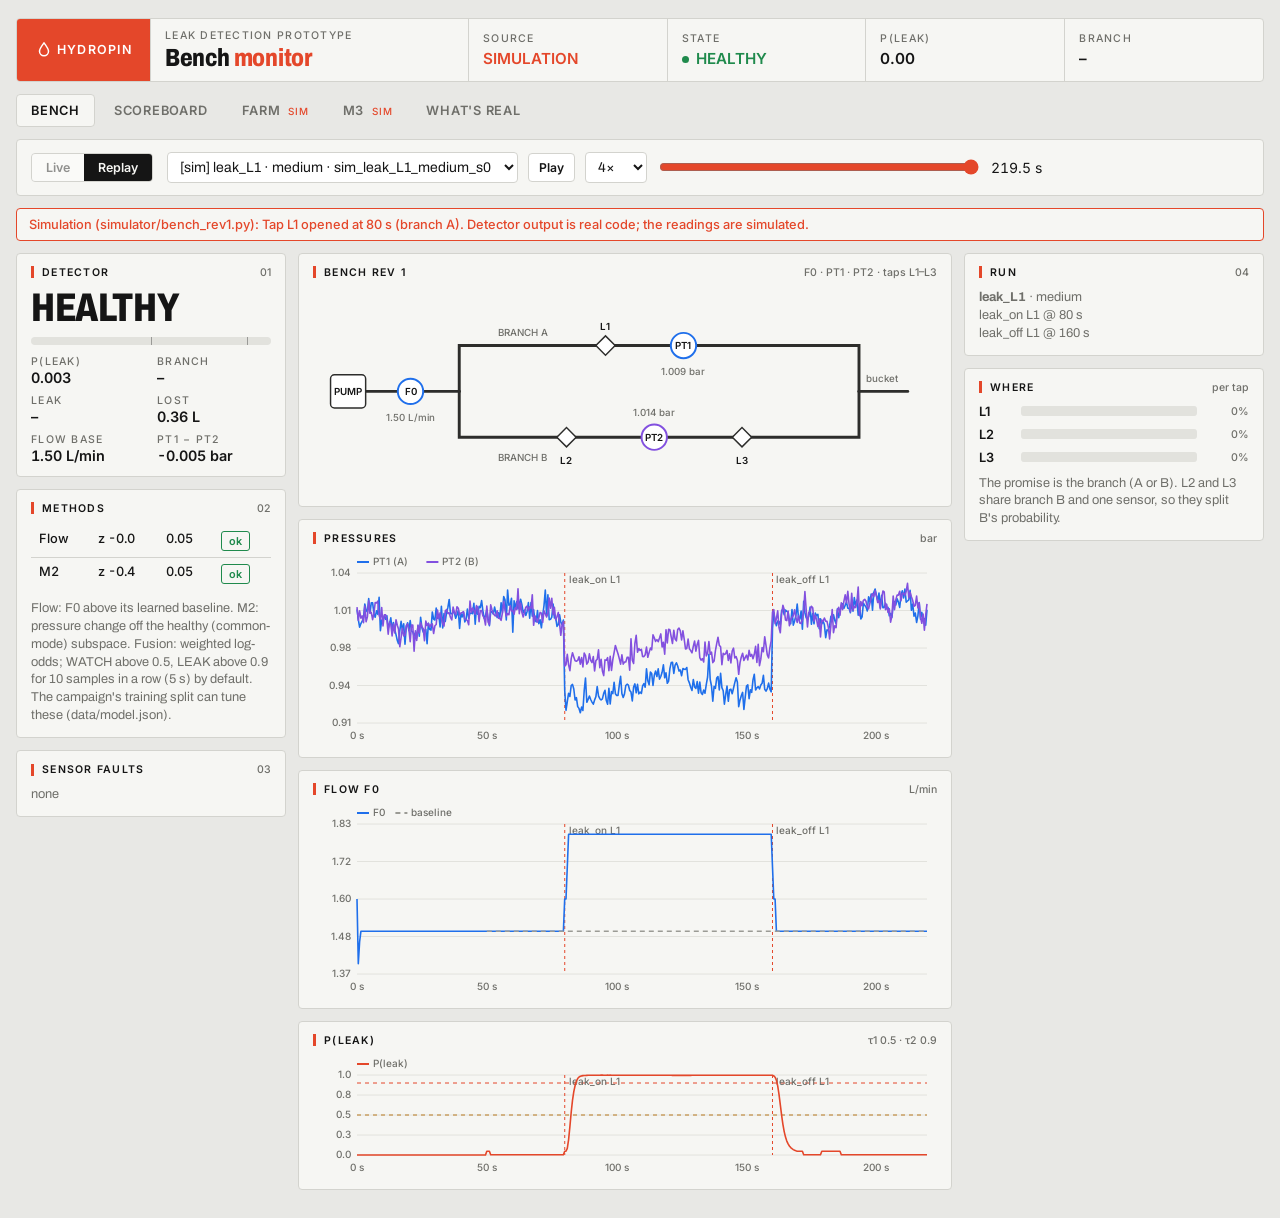
==== dashboard/index.html @ 16ae0072 "fix: review leftovers (flow window, MQTT errors, sim fast-forward, escaping, .vscode, stale docs) - " ====
<!doctype html>
<html lang="en">
<head>
<meta charset="utf-8">
<title>HydroPin Bench</title>
<meta name="viewport" content="width=device-width, initial-scale=1, viewport-fit=cover">
<meta name="description" content="HydroPin leak detection: live bench monitor, recorded replays, scoreboard and simulations.">
<link rel="preconnect" href="https://fonts.googleapis.com">
<link rel="preconnect" href="https://fonts.gstatic.com" crossorigin>
<link rel="stylesheet" href="https://fonts.googleapis.com/css2?family=Archivo:wdth,wght@62..125,400..800&family=Inter:wght@400;500;600;700&display=swap">
<link rel="stylesheet" href="style.css">
</head>
<body>
<div class="app">
  <header class="strip">
    <div class="tag"><svg viewBox="0 0 24 24" fill="none" stroke="currentColor" stroke-width="2"><path d="M12 2.5c3.5 4.6 6 8 6 11.2a6 6 0 0 1-12 0C6 10.5 8.5 7.1 12 2.5z"/></svg>HYDROPIN</div>
    <div class="title"><span class="lbl">Leak detection prototype</span><b>Bench <i>monitor</i></b></div>
    <div><span class="lbl">Source</span><span class="cellv" id="h-source">–</span></div>
    <div><span class="lbl">State</span><span class="cellv dot st-idle" id="h-state">–</span></div>
    <div><span class="lbl">P(leak)</span><span class="cellv" id="h-p">–</span></div>
    <div><span class="lbl">Branch</span><span class="cellv" id="h-branch">–</span></div>
  </header>

  <nav class="tabs" role="tablist">
    <button role="tab" data-tab="bench" aria-selected="true">Bench</button>
    <button role="tab" data-tab="score">Scoreboard</button>
    <button role="tab" data-tab="farm">Farm <em>sim</em></button>
    <button role="tab" data-tab="m3">M3 <em>sim</em></button>
    <button role="tab" data-tab="real">What's real</button>
  </nav>

  <!-- ============================== BENCH ============================== -->
  <section id="tab-bench" class="tab">
    <div class="bar pn">
      <div class="seg" role="group" aria-label="Mode">
        <button id="mode-live" data-mode="live">Live</button>
        <button id="mode-replay" data-mode="replay">Replay</button>
      </div>
      <div id="replay-ctl" class="ctl" hidden>
        <select id="replay-pick" aria-label="Recorded run"></select>
        <button id="rp-play" class="btn">Play</button>
        <select id="rp-speed" aria-label="Speed"><option value="1">1×</option><option value="4" selected>4×</option><option value="16">16×</option></select>
        <input id="rp-scrub" type="range" min="0" max="0" value="0" aria-label="Position">
        <span class="mono" id="rp-time">0 s</span>
      </div>
      <div id="live-ctl" class="ctl" hidden>
        <span class="mono" id="live-conn">connecting…</span>
      </div>
    </div>
    <p class="banner" id="bench-banner" hidden></p>

    <div class="body">
      <div class="col">
        <div class="pn">
          <div class="pn-h"><span class="sq"></span><span class="lbl">Detector</span><span class="idx">01</span></div>
          <div class="big" id="d-state">–</div>
          <div class="meter"><div id="d-pbar"></div><i style="left:50%"></i><i style="left:90%"></i></div>
          <div class="kv">
            <div><span class="lbl">P(leak)</span><b id="d-p">–</b></div>
            <div><span class="lbl">Branch</span><b id="d-branch">–</b></div>
            <div><span class="lbl">Leak</span><b id="d-leak">–</b></div>
            <div><span class="lbl">Lost</span><b id="d-lost">–</b></div>
            <div><span class="lbl">Flow base</span><b id="d-fbase">–</b></div>
            <div><span class="lbl">PT1 − PT2</span><b id="d-dp">–</b></div>
          </div>
          <p class="note" id="d-farm" hidden></p>
        </div>
        <div class="pn">
          <div class="pn-h"><span class="sq"></span><span class="lbl">Methods</span><span class="idx">02</span></div>
          <table class="tbl" id="d-methods"><tbody></tbody></table>
          <p class="note">Flow: F0 above its learned baseline. M2: pressure change off the healthy (common-mode) subspace. Fusion: weighted log-odds; WATCH above 0.5, LEAK above 0.9 for 10 samples in a row (5 s) by default. The campaign's training split can tune these (data/model.json).</p>
        </div>
        <div class="pn">
          <div class="pn-h"><span class="sq"></span><span class="lbl">Sensor faults</span><span class="idx">03</span></div>
          <div id="d-faults" class="chips"><span class="note">none</span></div>
        </div>
      </div>

      <div class="col">
        <div class="pn">
          <div class="pn-h"><span class="sq"></span><span class="lbl">Bench rev 1</span><span class="idx">F0 · PT1 · PT2 · taps L1–L3</span></div>
          <svg id="schematic" viewBox="0 0 640 210" role="img" aria-label="Bench schematic with leak probability per tap"></svg>
        </div>
        <div class="pn">
          <div class="pn-h"><span class="sq"></span><span class="lbl">Pressures</span><span class="idx">bar</span></div>
          <div class="chart" id="c-p"></div>
        </div>
        <div class="pn">
          <div class="pn-h"><span class="sq"></span><span class="lbl">Flow F0</span><span class="idx">L/min</span></div>
          <div class="chart" id="c-f"></div>
        </div>
        <div class="pn">
          <div class="pn-h"><span class="sq"></span><span class="lbl">P(leak)</span><span class="idx">τ1 0.5 · τ2 0.9</span></div>
          <div class="chart short" id="c-pl"></div>
        </div>
      </div>

      <div class="col">
        <div class="pn" id="run-panel">
          <div class="pn-h"><span class="sq"></span><span class="lbl">Run</span><span class="idx">04</span></div>
          <div id="run-info" class="note">–</div>
          <div id="live-forms" hidden>
            <form id="f-run" class="form">
              <label><span class="lbl">Label</span><select name="label"><option>none</option><option>leak_L1</option><option>leak_L2</option><option>leak_L3</option></select></label>
              <label><span class="lbl">Opening</span><input name="opening" placeholder="0.5 mm cap"></label>
              <label><span class="lbl">Measured leak L/min</span><input name="measured_leak_lpm" inputmode="decimal" placeholder="cup + stopwatch"></label>
              <label class="chk"><input type="checkbox" name="blind"> blind test</label>
              <label><span class="lbl">Notes</span><input name="notes"></label>
              <div class="row"><button class="btn primary" type="submit">Start run</button><button class="btn" type="button" id="b-stop">Stop run</button></div>
            </form>
            <div class="lbl">Events (ground truth, not used by the detector)</div>
            <div class="grid-btns">
              <button class="btn" data-ev="leak_on" data-tap="L1">Open L1</button>
              <button class="btn" data-ev="leak_on" data-tap="L2">Open L2</button>
              <button class="btn" data-ev="leak_on" data-tap="L3">Open L3</button>
              <button class="btn" data-ev="leak_off">Tap closed</button>
              <button class="btn" data-ev="pump_on">Pump on</button>
              <button class="btn" data-ev="pump_off">Pump off</button>
              <button class="btn" data-ev="valve_change">Valve moved</button>
              <button class="btn" id="b-reset">Re-baseline</button>
            </div>
            <a class="btn" href="api/export.csv" download>Export CSV</a>
            <p class="note" id="live-msg"></p>
          </div>
        </div>
        <div class="pn">
          <div class="pn-h"><span class="sq"></span><span class="lbl">Where</span><span class="idx">per tap</span></div>
          <div id="d-loc" class="loc"></div>
          <p class="note">The promise is the branch (A or B). L2 and L3 share branch B and one sensor, so they split B's probability.</p>
        </div>
      </div>
    </div>
  </section>

  <!-- ============================== SCOREBOARD ============================== -->
  <section id="tab-score" class="tab" hidden>
    <p class="banner" id="score-banner"></p>
    <div class="tiles" id="score-tiles"></div>
    <div class="two">
      <div class="pn"><div class="pn-h"><span class="sq"></span><span class="lbl">Per tap</span></div><table class="tbl" id="score-tap"></table></div>
      <div class="pn"><div class="pn-h"><span class="sq"></span><span class="lbl">Per leak size</span></div><table class="tbl" id="score-size"></table></div>
    </div>
    <div class="two">
      <div class="pn"><div class="pn-h"><span class="sq"></span><span class="lbl">Each method alone vs fused</span></div><table class="tbl" id="score-methods"></table>
        <p class="note">A method alone "fires" when its own score stays above the LEAK threshold as long as the fused rule requires.</p></div>
      <div class="pn"><div class="pn-h"><span class="sq"></span><span class="lbl">Tap really opened vs detector's top tap</span></div><table class="tbl" id="score-confusion"></table>
        <p class="note">L2 and L3 sit on branch B with one sensor: the promise is the branch.</p></div>
    </div>
    <div class="pn" id="score-blind-pn" hidden><div class="pn-h"><span class="sq"></span><span class="lbl">Blind test (misses included)</span><span class="idx" id="score-blind-n"></span></div>
      <div class="scroll"><table class="tbl" id="score-blind"></table></div></div>
    <div class="pn"><div class="pn-h"><span class="sq"></span><span class="lbl">Runs</span><span class="idx" id="score-n"></span></div>
      <div class="scroll"><table class="tbl" id="score-runs"></table></div></div>
  </section>

  <!-- ============================== FARM ============================== -->
  <section id="tab-farm" class="tab" hidden>
    <p class="banner sim">Simulation: a virtual 50 ha drip farm (WNTR), 2,070 simulated leaks. Not measured.</p>
    <div class="pn bar">
      <div class="seg" role="group" aria-label="Farm view">
        <button type="button" id="fv-place" aria-pressed="true">Sensor placement</button>
        <button type="button" id="fv-leak" aria-pressed="false">Leak + drone</button>
      </div>
      <div class="ctl" id="fc-place"><label class="lbl" for="f-n">Sensors</label><input type="range" id="f-n" min="1" max="10" value="6"><b class="mono" id="f-n-v">6</b></div>
      <div class="ctl" id="fc-leak" hidden>
        <select id="f-scen" aria-label="Leak scenario"></select>
        <div class="seg" role="group" aria-label="Sensors"><button type="button" data-fs="3">3</button><button type="button" data-fs="6" aria-pressed="true">6</button><button type="button" data-fs="10">10</button></div>
        <div class="seg" role="group" aria-label="Method"><button type="button" data-fm="m2">M2</button><button type="button" data-fm="m1">M1</button><button type="button" data-fm="fused" aria-pressed="true">Fused</button></div>
        <label class="chk mono"><input type="checkbox" id="f-drone" checked> drone</label>
      </div>
    </div>
    <div class="body farm-body">
      <div class="col">
        <section class="pn" id="fp-place">
          <div class="pn-h"><span class="sq"></span><span class="lbl">Placement</span><span class="idx" id="fp-rec"></span></div>
          <div class="big" id="fp-iso">–</div><span class="lbl">3 % leaks traced to the right branch</span>
          <div class="kv">
            <div><span class="lbl">Detected 3 %</span><b id="fp-det">–</b></div>
            <div><span class="lbl">Detected 1 %</span><b id="fp-det1">–</b></div>
            <div><span class="lbl">On 10 other farms</span><b id="fp-rob">–</b></div>
            <div><span class="lbl">Kit cost</span><b id="fp-cost">–</b></div>
          </div>
          <p class="note" id="fp-note"></p>
        </section>
        <section class="pn" id="fp-meth" hidden>
          <div class="pn-h"><span class="sq"></span><span class="lbl">Test farms (never trained on)</span></div>
          <table class="tbl" id="fp-mt"></table>
          <p class="note">3–10 % leaks, 1-minute average. Right branch = main pipe or the right sector.</p>
        </section>
      </div>
      <div class="col">
        <section class="pn"><div class="pn-h"><span class="sq"></span><span class="lbl" id="fm-title">Farm map</span></div>
          <div id="farm-map" class="farm-map"></div>
          <div class="legend" id="fm-legend"></div>
        </section>
      </div>
      <div class="col">
        <section class="pn" id="fp-scen" hidden>
          <div class="pn-h"><span class="sq"></span><span class="lbl">This leak</span></div>
          <div class="kv">
            <div><span class="lbl">True leak</span><b id="fs-true">–</b></div>
            <div><span class="lbl">Most likely</span><b id="fs-top">–</b></div>
            <div><span class="lbl">Leak flow</span><b id="fs-q">–</b></div>
            <div><span class="lbl">Open sectors</span><b id="fs-open">–</b></div>
          </div>
        </section>
        <section class="pn" id="fp-drone" hidden>
          <div class="pn-h"><span class="sq"></span><span class="lbl">Drone check (simulated)</span></div>
          <div class="kv">
            <div><span class="lbl">Take-off</span><b id="fd-take">–</b></div>
            <div><span class="lbl">Flight</span><b id="fd-time">–</b></div>
            <div><span class="lbl">Route</span><b id="fd-len">–</b></div>
            <div><span class="lbl">Leak pipe in route</span><b id="fd-hit">–</b></div>
          </div>
          <p class="note" id="fd-note"></p>
        </section>
      </div>
    </div>
    <div class="pn frame-pn">
      <div class="pn-h"><span class="sq"></span><span class="lbl">Farm leak explorer</span><a class="idx" href="farm-explorer/index.html" target="_blank" rel="noopener">open full screen ↗</a></div>
      <iframe id="farm-frame" title="Farm leak explorer" loading="lazy"></iframe>
    </div>
    <div class="pn">
      <div class="pn-h"><span class="sq"></span><span class="lbl">Digital twin viewer</span></div>
      <p class="note">The team's digital twin (farm, M1 GNN, M2 PCA, M3 time reversal, fusion) has its own viewer.</p>
      <a class="btn" href="twin/hydropin_viewer.html" target="_blank" rel="noopener">Open the twin viewer ↗</a>
    </div>
  </section>

  <!-- ============================== M3 ============================== -->
  <section id="tab-m3" class="tab" hidden>
    <p class="banner sim" id="m3-banner">Simulation: M3 pressure-wave method on a 150 m PE pipe. Not measured on the bench.</p>
    <div class="bar pn"><select id="m3-pick" aria-label="M3 case"></select><span class="note" id="m3-story"></span></div>
    <div class="two">
      <div class="pn"><div class="pn-h"><span class="sq"></span><span class="lbl">Pressure at the sensor</span><span class="idx">head, m</span></div><div class="chart" id="m3-trace"></div></div>
      <div class="pn"><div class="pn-h"><span class="sq"></span><span class="lbl">Time reversal: energy along the pipe</span><span class="idx">peak = leak</span></div><div class="chart" id="m3-tr"></div></div>
    </div>
    <div class="pn"><div class="pn-h"><span class="sq"></span><span class="lbl">Estimates</span></div><table class="tbl" id="m3-est"></table></div>
  </section>

  <!-- ============================== WHAT'S REAL ============================== -->
  <section id="tab-real" class="tab" hidden>
    <div class="pn">
      <div class="pn-h"><span class="sq"></span><span class="lbl">Measured vs simulated</span></div>
      <table class="tbl real">
        <thead><tr><th>Part</th><th>Status</th><th>What it means</th></tr></thead>
        <tbody>
          <tr><td>Bench readings (F0, PT1, PT2)</td><td><span class="pill no" id="real-bench">not recorded yet</span></td><td>Live mode and replays marked "bench": ESP32 + ADS1115 on the real bench. Says "measured" once a recorded bench run is published.</td></tr>
          <tr><td>Flow + M2 detection, fusion</td><td><span class="pill sim" id="real-detect">tested on simulation</span></td><td>The same detector code runs live, in scoring and in the replay export. It never reads labels or events. Says "runs on real data" once a recorded bench run is published.</td></tr>
          <tr><td>Scoreboard</td><td><span class="pill" id="real-score">–</span></td><td>Scored only on runs the detector was not tuned on. Until the campaign is exported, the scoreboard is from the bench simulator and says so.</td></tr>
          <tr><td>Replays marked "simulation"</td><td><span class="pill sim">simulation</span></td><td>simulator/bench_rev1.py: starter physics, to be replaced by recorded runs.</td></tr>
          <tr><td>Virtual farm (50 ha)</td><td><span class="pill sim">simulation</span></td><td>WNTR model, assumed parameters listed in the report; leaks and sensor noise simulated.</td></tr>
          <tr><td>M3 pressure wave + time reversal</td><td><span class="pill sim">simulation</span></td><td>The bench cannot sample at kHz or close a valve in 25 ms; team decision 21 Nov.</td></tr>
          <tr><td>Sensor placement + kit cost</td><td><span class="pill sim">simulation</span></td><td>Greedy + swaps + genetic search on the simulated farm, re-tested on 10 perturbed farms; σ placeholder until the bench σ; 292 DT per node is an assumption.</td></tr>
          <tr><td>M1 GNN, M2 and fusion on the farm</td><td><span class="pill sim">simulation</span></td><td>Trained on 7 simulated farm versions, scored on 3 others it never saw.</td></tr>
          <tr><td>Drone dispatch</td><td><span class="pill sim">simulation</span></td><td>Rule-based: pipes holding 90 % of the fused probability, waypoints every 10 m at 30 m, sunrise take-off; real flights (vendor SDK / MAVLink) and permits are next steps.</td></tr>
        </tbody>
      </table>
    </div>
  </section>
</div>
<script type="module" src="app.js"></script>
</body>
</html>
---- dashboard/style.css ----
/* HydroPin dashboard: the same studio look as the farm explorer (light floor, orange signal). */
:root {
  --bg: #e8e8e5; --panel: #f6f6f3; --panel-2: #ffffff; --ink: #151515; --muted: #6f6f6a; --line: #d3d3ce;
  --accent: #e4472a; --accent-ink: #ffffff; --ok: #1f8a4c; --warn: #b7791f; --idle: #9b9b95;
  --s1: #1f6feb; --s2: #8250df; --base: #9b9b95; --grid: #e2e2dd; --pipe: #2d2d2b;
  --font-display: "Archivo", "Arial Narrow", "Segoe UI", system-ui, sans-serif;
  --font-mono: "Inter", "Segoe UI", system-ui, -apple-system, sans-serif;
}
@media (prefers-color-scheme: dark) { :root:not([data-theme="light"]) {
  --bg: #141413; --panel: #1c1c1b; --panel-2: #222220; --ink: #ecebe6; --muted: #8e8d87; --line: #30302d;
  --accent: #ff5a36; --accent-ink: #141413; --ok: #3fbf77; --warn: #e0a84a; --idle: #6d6d68;
  --s1: #58a6ff; --s2: #bc8cff; --base: #6d6d68; --grid: #2a2a28; --pipe: #d9d8d2; color-scheme: dark } }
:root[data-theme="dark"] {
  --bg: #141413; --panel: #1c1c1b; --panel-2: #222220; --ink: #ecebe6; --muted: #8e8d87; --line: #30302d;
  --accent: #ff5a36; --accent-ink: #141413; --ok: #3fbf77; --warn: #e0a84a; --idle: #6d6d68;
  --s1: #58a6ff; --s2: #bc8cff; --base: #6d6d68; --grid: #2a2a28; --pipe: #d9d8d2; color-scheme: dark }

* { box-sizing: border-box; }
[hidden] { display: none !important; }
html, body { margin: 0; }
body { background: var(--bg); color: var(--ink); font-family: var(--font-display); font-size: 14px; line-height: 1.4; }
.app { max-width: 1480px; margin: 0 auto; padding-block: 18px 28px;
  padding-left: max(16px, env(safe-area-inset-left, 0px)); padding-right: max(16px, env(safe-area-inset-right, 0px));
  display: grid; gap: 12px; }
.lbl { font: 500 0.66rem var(--font-mono); letter-spacing: 0.12em; text-transform: uppercase; color: var(--muted); }
.mono { font-family: var(--font-mono); font-variant-numeric: tabular-nums; }
button, select, input { font: inherit; color: inherit; }
:focus-visible { outline: 2px solid var(--accent); outline-offset: 2px; }

/* header */
.strip { display: grid; grid-template-columns: auto minmax(0, 1.6fr) repeat(4, minmax(0, 1fr)); background: var(--panel);
  border: 1px solid var(--line); border-radius: 4px; overflow: hidden; }
.strip > div { padding: 10px 14px; border-left: 1px solid var(--line); display: grid; gap: 4px; align-content: center; min-width: 0; }
.strip > div:first-child { border-left: 0; }
.tag { background: var(--accent); color: var(--accent-ink); display: flex !important; align-items: center; gap: 8px; padding: 0 18px !important;
  font: 600 0.78rem var(--font-mono); letter-spacing: 0.1em; }
.tag svg { width: 18px; height: 18px; }
.title b { font: 800 1.55rem/1 var(--font-display); font-stretch: 80%; letter-spacing: -0.01em; }
.title b i { color: var(--accent); font-style: normal; }
.cellv { font: 600 0.95rem var(--font-mono); white-space: nowrap; overflow: hidden; text-overflow: ellipsis; }
.dot::before { content: ""; display: inline-block; width: 7px; height: 7px; border-radius: 50%; background: currentColor; margin-right: 7px; vertical-align: 1px; }
.st-leak { color: var(--accent); } .st-watch { color: var(--warn); } .st-ok { color: var(--ok); } .st-idle { color: var(--muted); }

/* tabs */
.tabs { display: flex; gap: 4px; overflow-x: auto; }
.tabs button { background: transparent; border: 1px solid transparent; border-radius: 4px; padding: 8px 14px; cursor: pointer;
  font: 600 0.8rem var(--font-mono); letter-spacing: 0.06em; text-transform: uppercase; color: var(--muted); white-space: nowrap; }
.tabs button em { font-style: normal; font-weight: 500; font-size: 0.62rem; color: var(--accent); margin-left: 4px; }
.tabs button[aria-selected="true"] { background: var(--panel); border-color: var(--line); color: var(--ink); }
.tab { display: grid; gap: 12px; }

/* panels */
.body { display: grid; grid-template-columns: 270px minmax(0, 1fr) 300px; gap: 12px; align-items: start; }
.col { display: grid; gap: 12px; min-width: 0; }
.pn { background: var(--panel); border: 1px solid var(--line); border-radius: 4px; padding: 12px 14px; display: grid; gap: 10px; min-width: 0; }
.pn-h { display: flex; align-items: center; gap: 8px; }
.pn-h .sq { width: 3px; height: 12px; background: var(--accent); flex: none; }
.pn-h .lbl { color: var(--ink); font-weight: 600; flex: 1; }
.pn-h .idx { font: 500 0.66rem var(--font-mono); color: var(--muted); text-decoration: none; }
a.idx:hover { color: var(--accent); }
.big { font: 800 2.5rem/0.95 var(--font-display); font-stretch: 75%; letter-spacing: -0.01em; }
.kv { display: grid; grid-template-columns: repeat(2, minmax(0, 1fr)); gap: 8px 12px; }
.kv div { display: grid; gap: 1px; min-width: 0; }
.kv b { font: 600 0.9rem var(--font-mono); font-variant-numeric: tabular-nums; white-space: nowrap; overflow: hidden; text-overflow: ellipsis; }
.note { font-size: 0.8rem; color: var(--muted); margin: 0; }
.banner { margin: 0; padding: 8px 12px; border-radius: 4px; border: 1px solid var(--line); background: var(--panel); font: 500 0.8rem var(--font-mono); }
.banner.sim, .banner.is-sim { border-color: var(--accent); color: var(--accent); }
.banner.is-real { border-color: var(--ok); color: var(--ok); }

.meter { position: relative; height: 8px; background: var(--grid); border-radius: 4px; overflow: hidden; }
.meter > div { position: absolute; inset: 0 auto 0 0; width: 0; background: var(--ok); transition: width .25s, background .25s; }
.meter i { position: absolute; top: 0; bottom: 0; width: 1px; background: var(--ink); opacity: .35; }

.bar { grid-auto-flow: column; justify-content: start; align-items: center; gap: 14px; overflow-x: auto; }
.seg { display: inline-flex; border: 1px solid var(--line); border-radius: 4px; overflow: hidden; }
.seg button { background: var(--panel-2); border: 0; padding: 6px 14px; cursor: pointer; font: 600 0.78rem var(--font-mono); }
.seg button[aria-pressed="true"] { background: var(--ink); color: var(--panel); }
.seg button:disabled { opacity: .45; cursor: not-allowed; }
.ctl { display: flex; align-items: center; gap: 10px; flex-wrap: wrap; }
.ctl input[type=range] { width: min(320px, 40vw); accent-color: var(--accent); }
select, input:not([type=checkbox]):not([type=range]) { background: var(--panel-2); border: 1px solid var(--line); border-radius: 4px; padding: 6px 8px; min-width: 0; }
.btn { background: var(--panel-2); border: 1px solid var(--line); border-radius: 4px; padding: 6px 10px; cursor: pointer;
  font: 600 0.76rem var(--font-mono); text-decoration: none; color: var(--ink); text-align: center; display: inline-block; }
.btn:hover { border-color: var(--ink); }
.btn.primary { background: var(--accent); color: var(--accent-ink); border-color: var(--accent); }
.form { display: grid; gap: 8px; }
#live-forms { display: grid; gap: 10px; }
.form label { display: grid; gap: 3px; }
.form .chk { display: flex; gap: 6px; align-items: center; font-size: 0.82rem; }
.row { display: flex; gap: 8px; }
.grid-btns { display: grid; grid-template-columns: repeat(2, minmax(0, 1fr)); gap: 6px; }

.chart { height: 190px; }
.chart.short { height: 120px; }
.chart svg { width: 100%; height: 100%; display: block; overflow: visible; }
.chart text, #schematic text { font: 500 10px var(--font-mono); fill: var(--muted); }
.legend { font: 500 0.7rem var(--font-mono); color: var(--muted); display: flex; gap: 12px; flex-wrap: wrap; }
.legend span::before { content: ""; display: inline-block; width: 10px; height: 2px; background: var(--c); margin-right: 5px; vertical-align: 3px; }

.chips { display: flex; gap: 6px; flex-wrap: wrap; }
.chip { font: 600 0.72rem var(--font-mono); padding: 3px 8px; border-radius: 3px; background: var(--accent); color: var(--accent-ink); }
.loc { display: grid; gap: 8px; }
.loc .r { display: grid; grid-template-columns: 34px minmax(0, 1fr) 44px; gap: 8px; align-items: center; font: 600 0.8rem var(--font-mono); }
.loc .r .t { height: 10px; background: var(--grid); border-radius: 3px; overflow: hidden; }
.loc .r .t div { height: 100%; background: var(--accent); width: 0; transition: width .25s; }
.loc .r small { color: var(--muted); font-weight: 500; text-align: right; }

.tbl { width: 100%; border-collapse: collapse; font: 500 0.8rem var(--font-mono); font-variant-numeric: tabular-nums; }
.tbl th { text-align: left; font-weight: 500; font-size: 0.66rem; letter-spacing: 0.1em; text-transform: uppercase; color: var(--muted); padding: 6px 8px; border-bottom: 1px solid var(--line); }
.tbl td { padding: 6px 8px; border-bottom: 1px solid var(--line); vertical-align: top; }
.tbl tr:last-child td { border-bottom: 0; }
.tbl.real td:first-child { font-weight: 600; white-space: nowrap; }
.scroll { overflow-x: auto; max-height: 420px; overflow-y: auto; }
.pill { display: inline-block; font: 600 0.68rem var(--font-mono); padding: 2px 7px; border-radius: 3px; border: 1px solid currentColor; white-space: nowrap; }
.pill.ok { color: var(--ok); } .pill.sim { color: var(--accent); } .pill.no { color: var(--muted); }

.tiles { display: grid; grid-template-columns: repeat(auto-fit, minmax(160px, 1fr)); gap: 12px; }
.tile { background: var(--panel); border: 1px solid var(--line); border-radius: 4px; padding: 12px 14px; display: grid; gap: 4px; }
.tile b { font: 800 2rem/1 var(--font-display); font-stretch: 75%; font-variant-numeric: tabular-nums; }
.two { display: grid; grid-template-columns: repeat(2, minmax(0, 1fr)); gap: 12px; }
.farm-body { grid-template-columns: 260px minmax(0, 1fr) 260px; }
.farm-map svg { width: 100%; height: min(64vh, 620px); display: block; }
.farm-map text { font: 500 15px var(--font-mono); fill: var(--muted); }
.chk { display: inline-flex; gap: 6px; align-items: center; font-size: 0.78rem; }
.frame-pn iframe { width: 100%; height: min(78vh, 900px); border: 0; border-radius: 3px; background: var(--bg); }

@media (max-width: 1100px) {
  .body { grid-template-columns: minmax(0, 1fr) minmax(0, 1fr); }
  .body > .col:nth-child(2) { grid-column: 1 / -1; order: -1; }
}
@media (max-width: 720px) {
  .strip { grid-template-columns: repeat(2, minmax(0, 1fr)); }
  .strip > div { border-left: 0; border-top: 1px solid var(--line); }
  .strip .tag { padding: 10px 14px !important; }
  .strip .title { grid-column: 1 / -1; }
  .body, .two { grid-template-columns: minmax(0, 1fr); }
  .chart { height: 160px; }
}
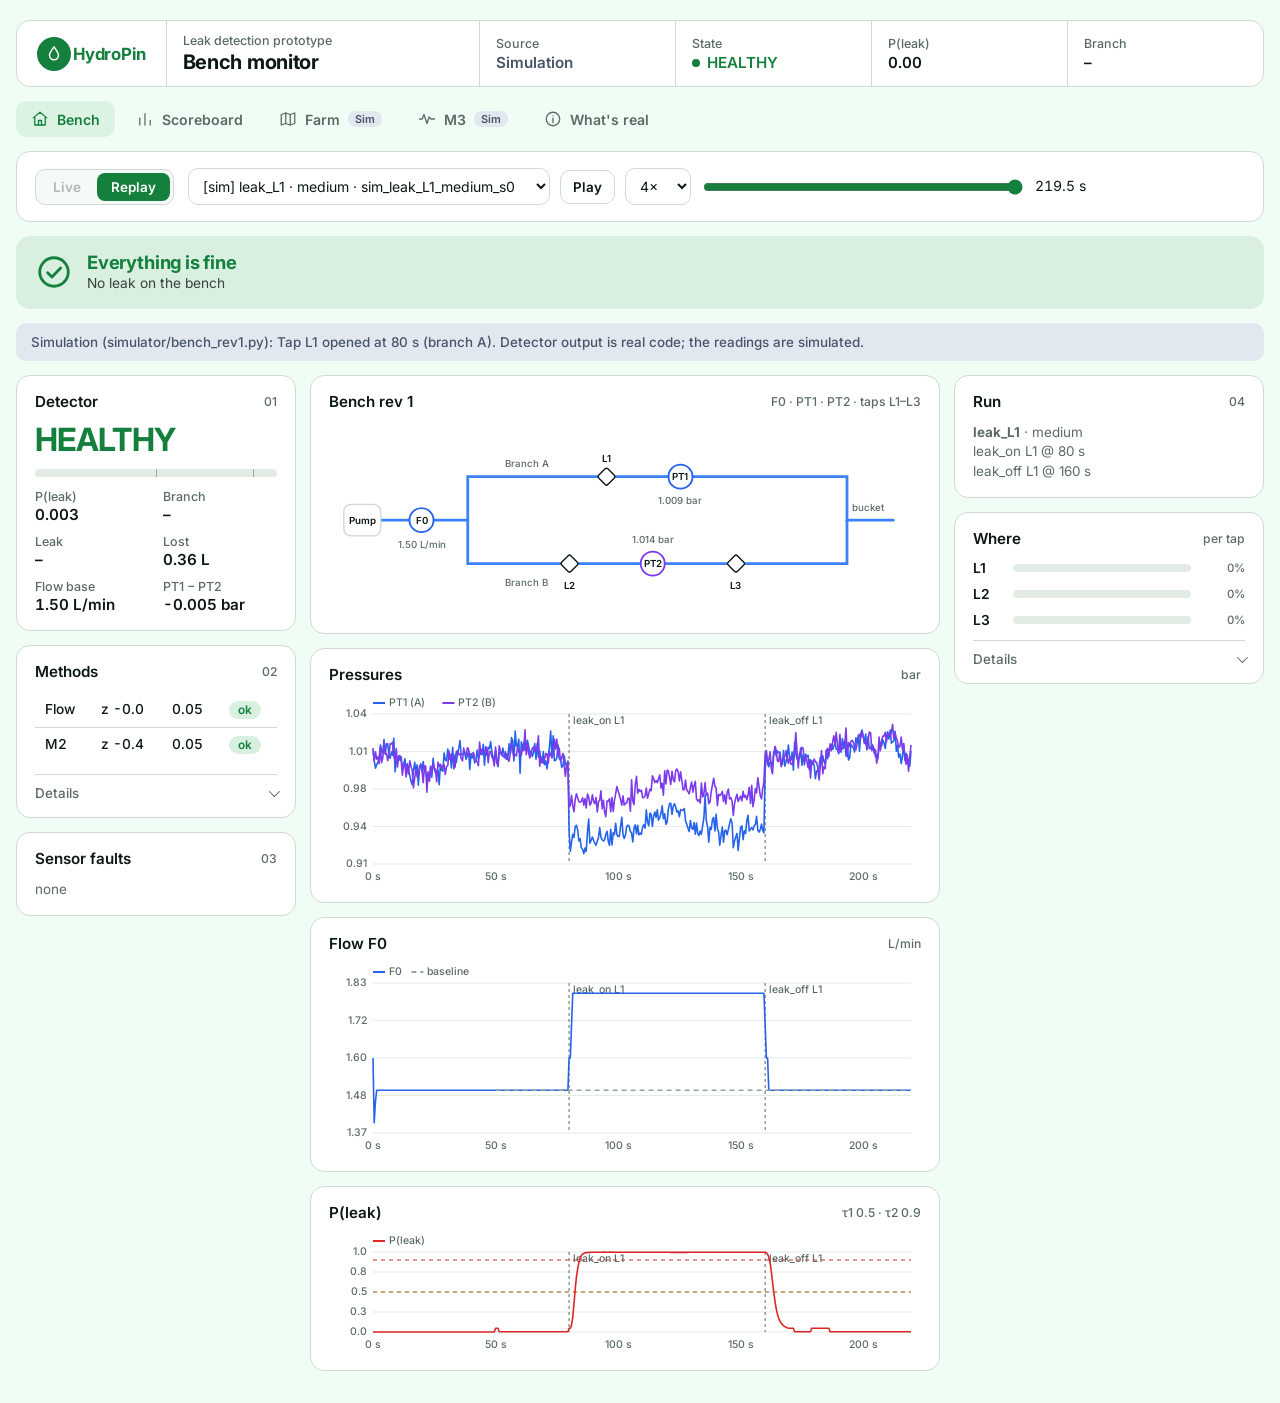
==== commit 1f31f2ea: "feat(dashboard): re-skin to the farmer app's look (UI only) Green for all-is-well, red only for leak" ====
--- a/dashboard/index.html
+++ b/dashboard/index.html
@@ -7,14 +7,14 @@
 <meta name="description" content="HydroPin leak detection: live bench monitor, recorded replays, scoreboard and simulations.">
 <link rel="preconnect" href="https://fonts.googleapis.com">
 <link rel="preconnect" href="https://fonts.gstatic.com" crossorigin>
-<link rel="stylesheet" href="https://fonts.googleapis.com/css2?family=Archivo:wdth,wght@62..125,400..800&family=Inter:wght@400;500;600;700&display=swap">
+<link rel="stylesheet" href="https://fonts.googleapis.com/css2?family=Inter:wght@400;500;600;700&display=swap">
 <link rel="stylesheet" href="style.css">
 </head>
 <body>
 <div class="app">
   <header class="strip">
-    <div class="tag"><svg viewBox="0 0 24 24" fill="none" stroke="currentColor" stroke-width="2"><path d="M12 2.5c3.5 4.6 6 8 6 11.2a6 6 0 0 1-12 0C6 10.5 8.5 7.1 12 2.5z"/></svg>HYDROPIN</div>
-    <div class="title"><span class="lbl">Leak detection prototype</span><b>Bench <i>monitor</i></b></div>
+    <div class="tag"><span class="mark"><svg viewBox="0 0 24 24" fill="none" stroke="currentColor" stroke-width="2" stroke-linejoin="round"><path d="M12 2.5c3.5 4.6 6 8 6 11.2a6 6 0 0 1-12 0C6 10.5 8.5 7.1 12 2.5z"/></svg></span>HydroPin</div>
+    <div class="title"><span class="lbl">Leak detection prototype</span><b>Bench monitor</b></div>
     <div><span class="lbl">Source</span><span class="cellv" id="h-source">–</span></div>
     <div><span class="lbl">State</span><span class="cellv dot st-idle" id="h-state">–</span></div>
     <div><span class="lbl">P(leak)</span><span class="cellv" id="h-p">–</span></div>
@@ -22,11 +22,11 @@
   </header>
 
   <nav class="tabs" role="tablist">
-    <button role="tab" data-tab="bench" aria-selected="true">Bench</button>
-    <button role="tab" data-tab="score">Scoreboard</button>
-    <button role="tab" data-tab="farm">Farm <em>sim</em></button>
-    <button role="tab" data-tab="m3">M3 <em>sim</em></button>
-    <button role="tab" data-tab="real">What's real</button>
+    <button role="tab" data-tab="bench" aria-selected="true"><svg class="ic" viewBox="0 0 24 24" aria-hidden="true"><path d="M3 10.5 12 3l9 7.5"/><path d="M5 9.5V20h14V9.5"/><path d="M10 20v-6h4v6"/></svg>Bench</button>
+    <button role="tab" data-tab="score"><svg class="ic" viewBox="0 0 24 24" aria-hidden="true"><path d="M5 20V11"/><path d="M12 20V5"/><path d="M19 20v-6"/></svg>Scoreboard</button>
+    <button role="tab" data-tab="farm"><svg class="ic" viewBox="0 0 24 24" aria-hidden="true"><path d="M9 4 3 6v14l6-2 6 2 6-2V4l-6 2-6-2z"/><path d="M9 4v14"/><path d="M15 6v14"/></svg>Farm <em>Sim</em></button>
+    <button role="tab" data-tab="m3"><svg class="ic" viewBox="0 0 24 24" aria-hidden="true"><path d="M2 12h3.5l2.5-6 4 12 3-9 2 3H22"/></svg>M3 <em>Sim</em></button>
+    <button role="tab" data-tab="real"><svg class="ic" viewBox="0 0 24 24" aria-hidden="true"><circle cx="12" cy="12" r="9"/><path d="M12 11v6"/><path d="M12 7.5v.01"/></svg>What's real</button>
   </nav>
 
   <!-- ============================== BENCH ============================== -->
@@ -47,6 +47,10 @@
         <span class="mono" id="live-conn">connecting…</span>
       </div>
     </div>
+    <div class="status" id="status-card" role="status" aria-live="polite">
+      <svg class="ic" id="status-ic" viewBox="0 0 24 24" aria-hidden="true"></svg>
+      <div><b id="status-title">Waiting for bench data</b><span id="status-sub">Start the ESP32 or the simulator</span></div>
+    </div>
     <p class="banner" id="bench-banner" hidden></p>
 
     <div class="body">
@@ -68,7 +72,8 @@
         <div class="pn">
           <div class="pn-h"><span class="sq"></span><span class="lbl">Methods</span><span class="idx">02</span></div>
           <table class="tbl" id="d-methods"><tbody></tbody></table>
-          <p class="note">Flow: F0 above its learned baseline. M2: pressure change off the healthy (common-mode) subspace. Fusion: weighted log-odds; WATCH above 0.5, LEAK above 0.9 for 10 samples in a row (5 s) by default. The campaign's training split can tune these (data/model.json).</p>
+          <details class="more"><summary>Details</summary>
+          <p class="note">Flow: F0 above its learned baseline. M2: pressure change off the healthy (common-mode) subspace. Fusion: weighted log-odds; WATCH above 0.5, LEAK above 0.9 for 10 samples in a row (5 s) by default. The campaign's training split can tune these (data/model.json).</p></details>
         </div>
         <div class="pn">
           <div class="pn-h"><span class="sq"></span><span class="lbl">Sensor faults</span><span class="idx">03</span></div>
@@ -126,7 +131,8 @@
         <div class="pn">
           <div class="pn-h"><span class="sq"></span><span class="lbl">Where</span><span class="idx">per tap</span></div>
           <div id="d-loc" class="loc"></div>
-          <p class="note">The promise is the branch (A or B). L2 and L3 share branch B and one sensor, so they split B's probability.</p>
+          <details class="more"><summary>Details</summary>
+          <p class="note">The promise is the branch (A or B). L2 and L3 share branch B and one sensor, so they split B's probability.</p></details>
         </div>
       </div>
     </div>
@@ -142,9 +148,9 @@
     </div>
     <div class="two">
       <div class="pn"><div class="pn-h"><span class="sq"></span><span class="lbl">Each method alone vs fused</span></div><table class="tbl" id="score-methods"></table>
-        <p class="note">A method alone "fires" when its own score stays above the LEAK threshold as long as the fused rule requires.</p></div>
+        <details class="more"><summary>Details</summary><p class="note">A method alone "fires" when its own score stays above the LEAK threshold as long as the fused rule requires.</p></details></div>
       <div class="pn"><div class="pn-h"><span class="sq"></span><span class="lbl">Tap really opened vs detector's top tap</span></div><table class="tbl" id="score-confusion"></table>
-        <p class="note">L2 and L3 sit on branch B with one sensor: the promise is the branch.</p></div>
+        <details class="more"><summary>Details</summary><p class="note">L2 and L3 sit on branch B with one sensor: the promise is the branch.</p></details></div>
     </div>
     <div class="pn" id="score-blind-pn" hidden><div class="pn-h"><span class="sq"></span><span class="lbl">Blind test (misses included)</span><span class="idx" id="score-blind-n"></span></div>
       <div class="scroll"><table class="tbl" id="score-blind"></table></div></div>
@@ -179,12 +185,12 @@
             <div><span class="lbl">On 10 other farms</span><b id="fp-rob">–</b></div>
             <div><span class="lbl">Kit cost</span><b id="fp-cost">–</b></div>
           </div>
-          <p class="note" id="fp-note"></p>
+          <details class="more"><summary>Details</summary><p class="note" id="fp-note"></p></details>
         </section>
         <section class="pn" id="fp-meth" hidden>
           <div class="pn-h"><span class="sq"></span><span class="lbl">Test farms (never trained on)</span></div>
           <table class="tbl" id="fp-mt"></table>
-          <p class="note">3–10 % leaks, 1-minute average. Right branch = main pipe or the right sector.</p>
+          <details class="more"><summary>Details</summary><p class="note">3–10 % leaks, 1-minute average. Right branch = main pipe or the right sector.</p></details>
         </section>
       </div>
       <div class="col">
@@ -211,7 +217,7 @@
             <div><span class="lbl">Route</span><b id="fd-len">–</b></div>
             <div><span class="lbl">Leak pipe in route</span><b id="fd-hit">–</b></div>
           </div>
-          <p class="note" id="fd-note"></p>
+          <details class="more"><summary>Details</summary><p class="note" id="fd-note"></p></details>
         </section>
       </div>
     </div>
@@ -246,7 +252,7 @@
         <tbody>
           <tr><td>Bench readings (F0, PT1, PT2)</td><td><span class="pill no" id="real-bench">not recorded yet</span></td><td>Live mode and replays marked "bench": ESP32 + ADS1115 on the real bench. Says "measured" once a recorded bench run is published.</td></tr>
           <tr><td>Flow + M2 detection, fusion</td><td><span class="pill sim" id="real-detect">tested on simulation</span></td><td>The same detector code runs live, in scoring and in the replay export. It never reads labels or events. Says "runs on real data" once a recorded bench run is published.</td></tr>
-          <tr><td>Scoreboard</td><td><span class="pill" id="real-score">–</span></td><td>Scored only on runs the detector was not tuned on. Until the campaign is exported, the scoreboard is from the bench simulator and says so.</td></tr>
+          <tr><td>Scoreboard</td><td><span class="pill no" id="real-score">–</span></td><td>Scored only on runs the detector was not tuned on. Until the campaign is exported, the scoreboard is from the bench simulator and says so.</td></tr>
           <tr><td>Replays marked "simulation"</td><td><span class="pill sim">simulation</span></td><td>simulator/bench_rev1.py: starter physics, to be replaced by recorded runs.</td></tr>
           <tr><td>Virtual farm (50 ha)</td><td><span class="pill sim">simulation</span></td><td>WNTR model, assumed parameters listed in the report; leaks and sensor noise simulated.</td></tr>
           <tr><td>M3 pressure wave + time reversal</td><td><span class="pill sim">simulation</span></td><td>The bench cannot sample at kHz or close a valve in 25 ms; team decision 21 Nov.</td></tr>
--- a/dashboard/style.css
+++ b/dashboard/style.css
@@ -1,128 +1,188 @@
-/* HydroPin dashboard: the same studio look as the farm explorer (light floor, orange signal). */
+/* HydroPin dashboard: the farmer app's look (docs/superpowers/specs/2026-11-27-dashboard-reskin-design.md).
+   Green = all is well, red = leak only, blue = water. Inter, rounded cards, no shadows. */
 :root {
-  --bg: #e8e8e5; --panel: #f6f6f3; --panel-2: #ffffff; --ink: #151515; --muted: #6f6f6a; --line: #d3d3ce;
-  --accent: #e4472a; --accent-ink: #ffffff; --ok: #1f8a4c; --warn: #b7791f; --idle: #9b9b95;
-  --s1: #1f6feb; --s2: #8250df; --base: #9b9b95; --grid: #e2e2dd; --pipe: #2d2d2b;
-  --font-display: "Archivo", "Arial Narrow", "Segoe UI", system-ui, sans-serif;
+  --bg: #f0fdf4; --panel: #ffffff; --panel-2: #f6faf7; --ink: #0c1814; --muted: #5b6b63; --line: #d0dad3; --grid: #e3ebe5;
+  --primary: #15803d; --primary-ink: #ffffff; --primary-soft: #dcf3e3;
+  --ok: #15803d; --ok-soft: #d9f0e1;
+  --leak: #dc2626; --leak-soft: #eee9e1;
+  --watch: #b45309; --watch-soft: #fbf0e0;
+  --idle: #8a9a91; --idle-soft: #eef2ef;
+  --sim-ink: #475569; --sim-bg: #e2e8f0;
+  --water: #2563eb; --pipe: #3b82f6; --s1: #2563eb; --s2: #7c3aed; --base: #94a39a;
+  --font-display: "Inter", "Segoe UI", system-ui, -apple-system, sans-serif;
   --font-mono: "Inter", "Segoe UI", system-ui, -apple-system, sans-serif;
+  --r-card: 14px; --r-ctl: 10px;
 }
 @media (prefers-color-scheme: dark) { :root:not([data-theme="light"]) {
-  --bg: #141413; --panel: #1c1c1b; --panel-2: #222220; --ink: #ecebe6; --muted: #8e8d87; --line: #30302d;
-  --accent: #ff5a36; --accent-ink: #141413; --ok: #3fbf77; --warn: #e0a84a; --idle: #6d6d68;
-  --s1: #58a6ff; --s2: #bc8cff; --base: #6d6d68; --grid: #2a2a28; --pipe: #d9d8d2; color-scheme: dark } }
+  --bg: #0f1a15; --panel: #15231c; --panel-2: #1b2c23; --ink: #e6efe9; --muted: #93a59b; --line: #2a3d33; --grid: #22332a;
+  --primary: #16a34a; --primary-ink: #ffffff; --primary-soft: #173826;
+  --ok: #4ade80; --ok-soft: #173826;
+  --leak: #f87171; --leak-soft: #3a2320;
+  --watch: #f59e0b; --watch-soft: #3a2c14;
+  --idle: #7d8f85; --idle-soft: #1d2b24;
+  --sim-ink: #cbd5e1; --sim-bg: #273341;
+  --water: #60a5fa; --pipe: #60a5fa; --s1: #60a5fa; --s2: #a78bfa; --base: #6b7d73; color-scheme: dark } }
 :root[data-theme="dark"] {
-  --bg: #141413; --panel: #1c1c1b; --panel-2: #222220; --ink: #ecebe6; --muted: #8e8d87; --line: #30302d;
-  --accent: #ff5a36; --accent-ink: #141413; --ok: #3fbf77; --warn: #e0a84a; --idle: #6d6d68;
-  --s1: #58a6ff; --s2: #bc8cff; --base: #6d6d68; --grid: #2a2a28; --pipe: #d9d8d2; color-scheme: dark }
+  --bg: #0f1a15; --panel: #15231c; --panel-2: #1b2c23; --ink: #e6efe9; --muted: #93a59b; --line: #2a3d33; --grid: #22332a;
+  --primary: #16a34a; --primary-ink: #ffffff; --primary-soft: #173826;
+  --ok: #4ade80; --ok-soft: #173826;
+  --leak: #f87171; --leak-soft: #3a2320;
+  --watch: #f59e0b; --watch-soft: #3a2c14;
+  --idle: #7d8f85; --idle-soft: #1d2b24;
+  --sim-ink: #cbd5e1; --sim-bg: #273341;
+  --water: #60a5fa; --pipe: #60a5fa; --s1: #60a5fa; --s2: #a78bfa; --base: #6b7d73; color-scheme: dark }
 
 * { box-sizing: border-box; }
 [hidden] { display: none !important; }
 html, body { margin: 0; }
-body { background: var(--bg); color: var(--ink); font-family: var(--font-display); font-size: 14px; line-height: 1.4; }
-.app { max-width: 1480px; margin: 0 auto; padding-block: 18px 28px;
+body { background: var(--bg); color: var(--ink); font-family: var(--font-display); font-size: 14px; line-height: 1.45;
+  -webkit-font-smoothing: antialiased; }
+.app { max-width: 1480px; margin: 0 auto; padding-block: 20px 32px;
   padding-left: max(16px, env(safe-area-inset-left, 0px)); padding-right: max(16px, env(safe-area-inset-right, 0px));
-  display: grid; gap: 12px; }
-.lbl { font: 500 0.66rem var(--font-mono); letter-spacing: 0.12em; text-transform: uppercase; color: var(--muted); }
+  display: grid; gap: 14px; }
+.lbl { font: 500 0.78rem var(--font-mono); color: var(--muted); }
 .mono { font-family: var(--font-mono); font-variant-numeric: tabular-nums; }
 button, select, input { font: inherit; color: inherit; }
-:focus-visible { outline: 2px solid var(--accent); outline-offset: 2px; }
+:focus-visible { outline: 2px solid var(--primary); outline-offset: 2px; }
+svg.ic { width: 18px; height: 18px; flex: none; fill: none; stroke: currentColor; stroke-width: 1.7; stroke-linecap: round; stroke-linejoin: round; }
 
 /* header */
 .strip { display: grid; grid-template-columns: auto minmax(0, 1.6fr) repeat(4, minmax(0, 1fr)); background: var(--panel);
-  border: 1px solid var(--line); border-radius: 4px; overflow: hidden; }
-.strip > div { padding: 10px 14px; border-left: 1px solid var(--line); display: grid; gap: 4px; align-content: center; min-width: 0; }
+  border: 1px solid var(--line); border-radius: var(--r-card); overflow: hidden; }
+.strip > div { padding: 12px 16px; border-left: 1px solid var(--line); display: grid; gap: 2px; align-content: center; min-width: 0; }
 .strip > div:first-child { border-left: 0; }
-.tag { background: var(--accent); color: var(--accent-ink); display: flex !important; align-items: center; gap: 8px; padding: 0 18px !important;
-  font: 600 0.78rem var(--font-mono); letter-spacing: 0.1em; }
-.tag svg { width: 18px; height: 18px; }
-.title b { font: 800 1.55rem/1 var(--font-display); font-stretch: 80%; letter-spacing: -0.01em; }
-.title b i { color: var(--accent); font-style: normal; }
-.cellv { font: 600 0.95rem var(--font-mono); white-space: nowrap; overflow: hidden; text-overflow: ellipsis; }
-.dot::before { content: ""; display: inline-block; width: 7px; height: 7px; border-radius: 50%; background: currentColor; margin-right: 7px; vertical-align: 1px; }
-.st-leak { color: var(--accent); } .st-watch { color: var(--warn); } .st-ok { color: var(--ok); } .st-idle { color: var(--muted); }
+.tag { display: flex !important; align-items: center; gap: 10px; padding: 0 20px !important; color: var(--primary);
+  font: 700 1.05rem var(--font-display); letter-spacing: -0.01em; }
+.tag .mark { width: 34px; height: 34px; border-radius: 50%; background: var(--primary); color: var(--primary-ink);
+  display: grid; place-items: center; }
+.tag .mark svg { width: 18px; height: 18px; }
+.title b { font: 700 1.25rem/1.2 var(--font-display); letter-spacing: -0.015em; }
+.title b i { font-style: normal; color: inherit; }
+.cellv { font: 600 0.95rem var(--font-mono); font-variant-numeric: tabular-nums; white-space: nowrap; overflow: hidden; text-overflow: ellipsis; }
+.dot::before { content: ""; display: inline-block; width: 8px; height: 8px; border-radius: 50%; background: currentColor; margin-right: 7px; vertical-align: 1px; }
+.st-leak { color: var(--leak); } .st-watch { color: var(--watch); } .st-ok { color: var(--ok); } .st-idle { color: var(--muted); }
 
 /* tabs */
-.tabs { display: flex; gap: 4px; overflow-x: auto; }
-.tabs button { background: transparent; border: 1px solid transparent; border-radius: 4px; padding: 8px 14px; cursor: pointer;
-  font: 600 0.8rem var(--font-mono); letter-spacing: 0.06em; text-transform: uppercase; color: var(--muted); white-space: nowrap; }
-.tabs button em { font-style: normal; font-weight: 500; font-size: 0.62rem; color: var(--accent); margin-left: 4px; }
-.tabs button[aria-selected="true"] { background: var(--panel); border-color: var(--line); color: var(--ink); }
-.tab { display: grid; gap: 12px; }
+.tabs { display: flex; gap: 6px; overflow-x: auto; }
+.tabs button { display: inline-flex; align-items: center; gap: 8px; background: transparent; border: 1px solid transparent;
+  border-radius: var(--r-ctl); padding: 8px 14px; cursor: pointer; font: 600 0.88rem var(--font-mono); color: var(--muted); white-space: nowrap; }
+.tabs button:hover { color: var(--ink); }
+.tabs button em { font-style: normal; font: 600 0.68rem var(--font-mono); color: var(--sim-ink); background: var(--sim-bg);
+  padding: 1px 7px; border-radius: 999px; }
+.tabs button[aria-selected="true"] { background: var(--primary-soft); color: var(--primary); }
+.tab { display: grid; gap: 14px; }
+
+/* status card (Bench) */
+.status { display: flex; align-items: center; gap: 14px; padding: 14px 18px; border-radius: var(--r-card);
+  background: var(--idle-soft); color: var(--muted); border: 1px solid transparent; }
+.status .ic { width: 38px; height: 38px; stroke-width: 1.8; }
+.status b { display: block; font: 700 1.15rem/1.25 var(--font-display); letter-spacing: -0.01em; }
+.status span { display: block; font-size: 0.86rem; color: var(--ink); opacity: .8; }
+.status.is-ok { background: var(--ok-soft); color: var(--ok); }
+.status.is-watch { background: var(--watch-soft); color: var(--watch); }
+.status.is-leak { background: var(--leak-soft); color: var(--leak); border-color: color-mix(in srgb, var(--leak) 25%, transparent); }
 
 /* panels */
-.body { display: grid; grid-template-columns: 270px minmax(0, 1fr) 300px; gap: 12px; align-items: start; }
-.col { display: grid; gap: 12px; min-width: 0; }
-.pn { background: var(--panel); border: 1px solid var(--line); border-radius: 4px; padding: 12px 14px; display: grid; gap: 10px; min-width: 0; }
+.body { display: grid; grid-template-columns: 280px minmax(0, 1fr) 310px; gap: 14px; align-items: start; }
+.col { display: grid; gap: 14px; min-width: 0; }
+.pn { background: var(--panel); border: 1px solid var(--line); border-radius: var(--r-card); padding: 16px 18px; display: grid; gap: 12px; min-width: 0; }
 .pn-h { display: flex; align-items: center; gap: 8px; }
-.pn-h .sq { width: 3px; height: 12px; background: var(--accent); flex: none; }
-.pn-h .lbl { color: var(--ink); font-weight: 600; flex: 1; }
-.pn-h .idx { font: 500 0.66rem var(--font-mono); color: var(--muted); text-decoration: none; }
-a.idx:hover { color: var(--accent); }
-.big { font: 800 2.5rem/0.95 var(--font-display); font-stretch: 75%; letter-spacing: -0.01em; }
-.kv { display: grid; grid-template-columns: repeat(2, minmax(0, 1fr)); gap: 8px 12px; }
+.pn-h .sq { display: none; }
+.pn-h .lbl { color: var(--ink); font: 600 0.95rem var(--font-display); flex: 1; }
+.pn-h .idx { font: 500 0.76rem var(--font-mono); color: var(--muted); text-decoration: none; }
+a.idx:hover { color: var(--primary); }
+.big { font: 700 2rem/1.05 var(--font-display); letter-spacing: -0.02em; }
+.kv { display: grid; grid-template-columns: repeat(2, minmax(0, 1fr)); gap: 10px 14px; }
 .kv div { display: grid; gap: 1px; min-width: 0; }
-.kv b { font: 600 0.9rem var(--font-mono); font-variant-numeric: tabular-nums; white-space: nowrap; overflow: hidden; text-overflow: ellipsis; }
-.note { font-size: 0.8rem; color: var(--muted); margin: 0; }
-.banner { margin: 0; padding: 8px 12px; border-radius: 4px; border: 1px solid var(--line); background: var(--panel); font: 500 0.8rem var(--font-mono); }
-.banner.sim, .banner.is-sim { border-color: var(--accent); color: var(--accent); }
-.banner.is-real { border-color: var(--ok); color: var(--ok); }
+.kv b { font: 600 0.95rem var(--font-mono); font-variant-numeric: tabular-nums; white-space: nowrap; overflow: hidden; text-overflow: ellipsis; }
+.note { font-size: 0.84rem; color: var(--muted); margin: 0; }
+.banner { margin: 0; padding: 10px 14px; border-radius: var(--r-ctl); background: var(--panel); border: 1px solid var(--line);
+  font: 500 0.84rem var(--font-mono); }
+.banner.sim, .banner.is-sim { background: var(--sim-bg); border-color: transparent; color: var(--sim-ink); }
+.banner.is-real { background: var(--ok-soft); border-color: transparent; color: var(--ok); }
 
-.meter { position: relative; height: 8px; background: var(--grid); border-radius: 4px; overflow: hidden; }
-.meter > div { position: absolute; inset: 0 auto 0 0; width: 0; background: var(--ok); transition: width .25s, background .25s; }
-.meter i { position: absolute; top: 0; bottom: 0; width: 1px; background: var(--ink); opacity: .35; }
+/* Details (folded explanations, like the app) */
+details.more { border-top: 1px solid var(--line); padding-top: 10px; }
+details.more summary { list-style: none; cursor: pointer; display: flex; align-items: center; justify-content: space-between;
+  font: 500 0.84rem var(--font-mono); color: var(--muted); }
+details.more summary::-webkit-details-marker { display: none; }
+details.more summary::after { content: ""; width: 7px; height: 7px; border-right: 1.7px solid currentColor; border-bottom: 1.7px solid currentColor;
+  transform: rotate(45deg) translateY(-2px); transition: transform .15s; }
+details.more[open] summary::after { transform: rotate(-135deg) translateY(-2px); }
+details.more summary:hover { color: var(--ink); }
+details.more > :not(summary) { margin-top: 8px; }
 
+.meter { position: relative; height: 8px; background: var(--grid); border-radius: 999px; overflow: hidden; }
+.meter > div { position: absolute; inset: 0 auto 0 0; width: 0; background: var(--ok); border-radius: 999px; transition: width .25s, background .25s; }
+.meter i { position: absolute; top: 0; bottom: 0; width: 1px; background: var(--ink); opacity: .3; }
+
+/* controls */
 .bar { grid-auto-flow: column; justify-content: start; align-items: center; gap: 14px; overflow-x: auto; }
-.seg { display: inline-flex; border: 1px solid var(--line); border-radius: 4px; overflow: hidden; }
-.seg button { background: var(--panel-2); border: 0; padding: 6px 14px; cursor: pointer; font: 600 0.78rem var(--font-mono); }
-.seg button[aria-pressed="true"] { background: var(--ink); color: var(--panel); }
+.seg { display: inline-flex; padding: 3px; gap: 2px; background: var(--panel-2); border: 1px solid var(--line); border-radius: var(--r-ctl); }
+.seg button { background: transparent; border: 0; border-radius: 8px; padding: 6px 14px; cursor: pointer; font: 600 0.84rem var(--font-mono); color: var(--muted); }
+.seg button[aria-pressed="true"] { background: var(--primary); color: var(--primary-ink); }
 .seg button:disabled { opacity: .45; cursor: not-allowed; }
 .ctl { display: flex; align-items: center; gap: 10px; flex-wrap: wrap; }
-.ctl input[type=range] { width: min(320px, 40vw); accent-color: var(--accent); }
-select, input:not([type=checkbox]):not([type=range]) { background: var(--panel-2); border: 1px solid var(--line); border-radius: 4px; padding: 6px 8px; min-width: 0; }
-.btn { background: var(--panel-2); border: 1px solid var(--line); border-radius: 4px; padding: 6px 10px; cursor: pointer;
-  font: 600 0.76rem var(--font-mono); text-decoration: none; color: var(--ink); text-align: center; display: inline-block; }
-.btn:hover { border-color: var(--ink); }
-.btn.primary { background: var(--accent); color: var(--accent-ink); border-color: var(--accent); }
-.form { display: grid; gap: 8px; }
-#live-forms { display: grid; gap: 10px; }
-.form label { display: grid; gap: 3px; }
-.form .chk { display: flex; gap: 6px; align-items: center; font-size: 0.82rem; }
+.ctl input[type=range] { width: min(320px, 40vw); accent-color: var(--primary); }
+select, input:not([type=checkbox]):not([type=range]) { background: var(--panel); border: 1px solid var(--line); border-radius: var(--r-ctl);
+  padding: 8px 10px; min-width: 0; }
+input[type=checkbox] { accent-color: var(--primary); }
+.btn { background: var(--panel); border: 1px solid var(--line); border-radius: var(--r-ctl); padding: 8px 12px; cursor: pointer;
+  font: 600 0.84rem var(--font-mono); text-decoration: none; color: var(--ink); text-align: center; display: inline-flex;
+  align-items: center; justify-content: center; gap: 6px; }
+.btn:hover { border-color: var(--muted); }
+.btn.primary { background: var(--primary); color: var(--primary-ink); border-color: var(--primary); }
+.btn.primary:hover { filter: brightness(1.08); }
+.form { display: grid; gap: 10px; }
+#live-forms { display: grid; gap: 12px; }
+.form label { display: grid; gap: 4px; }
+.form .chk { display: flex; gap: 8px; align-items: center; font-size: 0.86rem; }
 .row { display: flex; gap: 8px; }
-.grid-btns { display: grid; grid-template-columns: repeat(2, minmax(0, 1fr)); gap: 6px; }
+.row .btn { flex: 1; }
+.grid-btns { display: grid; grid-template-columns: repeat(2, minmax(0, 1fr)); gap: 8px; }
 
+/* charts */
 .chart { height: 190px; }
 .chart.short { height: 120px; }
 .chart svg { width: 100%; height: 100%; display: block; overflow: visible; }
-.chart text, #schematic text { font: 500 10px var(--font-mono); fill: var(--muted); }
-.legend { font: 500 0.7rem var(--font-mono); color: var(--muted); display: flex; gap: 12px; flex-wrap: wrap; }
-.legend span::before { content: ""; display: inline-block; width: 10px; height: 2px; background: var(--c); margin-right: 5px; vertical-align: 3px; }
+.chart text, #schematic text { font: 500 10.5px var(--font-mono); fill: var(--muted); }
+.legend { font: 500 0.78rem var(--font-mono); color: var(--muted); display: flex; gap: 14px; flex-wrap: wrap; }
+.legend span::before { content: ""; display: inline-block; width: 12px; height: 3px; border-radius: 2px; background: var(--c); margin-right: 6px; vertical-align: 3px; }
 
+/* chips, bars, tables */
 .chips { display: flex; gap: 6px; flex-wrap: wrap; }
-.chip { font: 600 0.72rem var(--font-mono); padding: 3px 8px; border-radius: 3px; background: var(--accent); color: var(--accent-ink); }
-.loc { display: grid; gap: 8px; }
-.loc .r { display: grid; grid-template-columns: 34px minmax(0, 1fr) 44px; gap: 8px; align-items: center; font: 600 0.8rem var(--font-mono); }
-.loc .r .t { height: 10px; background: var(--grid); border-radius: 3px; overflow: hidden; }
-.loc .r .t div { height: 100%; background: var(--accent); width: 0; transition: width .25s; }
-.loc .r small { color: var(--muted); font-weight: 500; text-align: right; }
+.chip { font: 600 0.78rem var(--font-mono); padding: 3px 10px; border-radius: 999px; background: var(--watch-soft); color: var(--watch); }
+.loc { display: grid; gap: 10px; }
+.loc .r { display: grid; grid-template-columns: 30px minmax(0, 1fr) 44px; gap: 10px; align-items: center; font: 600 0.86rem var(--font-mono); }
+.loc .r .t { height: 8px; background: var(--grid); border-radius: 999px; overflow: hidden; }
+.loc .r .t div { height: 100%; background: var(--leak); width: 0; border-radius: 999px; transition: width .25s; }
+.loc .r small { color: var(--muted); font-weight: 500; text-align: right; font-variant-numeric: tabular-nums; }
 
-.tbl { width: 100%; border-collapse: collapse; font: 500 0.8rem var(--font-mono); font-variant-numeric: tabular-nums; }
-.tbl th { text-align: left; font-weight: 500; font-size: 0.66rem; letter-spacing: 0.1em; text-transform: uppercase; color: var(--muted); padding: 6px 8px; border-bottom: 1px solid var(--line); }
-.tbl td { padding: 6px 8px; border-bottom: 1px solid var(--line); vertical-align: top; }
+.tbl { width: 100%; border-collapse: collapse; font: 500 0.86rem var(--font-mono); font-variant-numeric: tabular-nums; }
+.tbl th { text-align: left; font-weight: 500; font-size: 0.78rem; color: var(--muted); padding: 8px 10px; border-bottom: 1px solid var(--line); }
+.tbl td { padding: 8px 10px; border-bottom: 1px solid var(--line); vertical-align: top; }
 .tbl tr:last-child td { border-bottom: 0; }
 .tbl.real td:first-child { font-weight: 600; white-space: nowrap; }
 .scroll { overflow-x: auto; max-height: 420px; overflow-y: auto; }
-.pill { display: inline-block; font: 600 0.68rem var(--font-mono); padding: 2px 7px; border-radius: 3px; border: 1px solid currentColor; white-space: nowrap; }
-.pill.ok { color: var(--ok); } .pill.sim { color: var(--accent); } .pill.no { color: var(--muted); }
+.pill { display: inline-block; font: 600 0.74rem var(--font-mono); padding: 2px 9px; border-radius: 999px; white-space: nowrap;
+  background: var(--watch-soft); color: var(--watch); }
+.pill.ok { background: var(--ok-soft); color: var(--ok); }
+.pill.sim { background: var(--sim-bg); color: var(--sim-ink); }
+.pill.no { background: var(--idle-soft); color: var(--muted); }
+.pill.leak { background: var(--leak-soft); color: var(--leak); }
 
-.tiles { display: grid; grid-template-columns: repeat(auto-fit, minmax(160px, 1fr)); gap: 12px; }
-.tile { background: var(--panel); border: 1px solid var(--line); border-radius: 4px; padding: 12px 14px; display: grid; gap: 4px; }
-.tile b { font: 800 2rem/1 var(--font-display); font-stretch: 75%; font-variant-numeric: tabular-nums; }
-.two { display: grid; grid-template-columns: repeat(2, minmax(0, 1fr)); gap: 12px; }
-.farm-body { grid-template-columns: 260px minmax(0, 1fr) 260px; }
+.tiles { display: grid; grid-template-columns: repeat(auto-fit, minmax(160px, 1fr)); gap: 14px; }
+.tile { background: var(--panel); border: 1px solid var(--line); border-radius: var(--r-card); padding: 14px 16px; display: grid; gap: 4px; }
+.tile b { font: 700 1.75rem/1.1 var(--font-display); letter-spacing: -0.02em; font-variant-numeric: tabular-nums; }
+.two { display: grid; grid-template-columns: repeat(2, minmax(0, 1fr)); gap: 14px; }
+.farm-body { grid-template-columns: 270px minmax(0, 1fr) 270px; }
+/* "Sensor placement" view has nothing in the right column: give the map that space */
+.farm-body:not(:has(#fp-scen:not([hidden]))) { grid-template-columns: 270px minmax(0, 1fr); }
+.farm-body:not(:has(#fp-scen:not([hidden]))) > .col:last-child { display: none; }
 .farm-map svg { width: 100%; height: min(64vh, 620px); display: block; }
 .farm-map text { font: 500 15px var(--font-mono); fill: var(--muted); }
-.chk { display: inline-flex; gap: 6px; align-items: center; font-size: 0.78rem; }
-.frame-pn iframe { width: 100%; height: min(78vh, 900px); border: 0; border-radius: 3px; background: var(--bg); }
+.chk { display: inline-flex; gap: 6px; align-items: center; font-size: 0.84rem; }
+.frame-pn iframe { width: 100%; height: min(78vh, 900px); border: 0; border-radius: var(--r-ctl); background: var(--bg); }
 
 @media (max-width: 1100px) {
   .body { grid-template-columns: minmax(0, 1fr) minmax(0, 1fr); }
@@ -131,7 +191,7 @@
 @media (max-width: 720px) {
   .strip { grid-template-columns: repeat(2, minmax(0, 1fr)); }
   .strip > div { border-left: 0; border-top: 1px solid var(--line); }
-  .strip .tag { padding: 10px 14px !important; }
+  .strip .tag { padding: 12px 16px !important; }
   .strip .title { grid-column: 1 / -1; }
   .body, .two { grid-template-columns: minmax(0, 1fr); }
   .chart { height: 160px; }
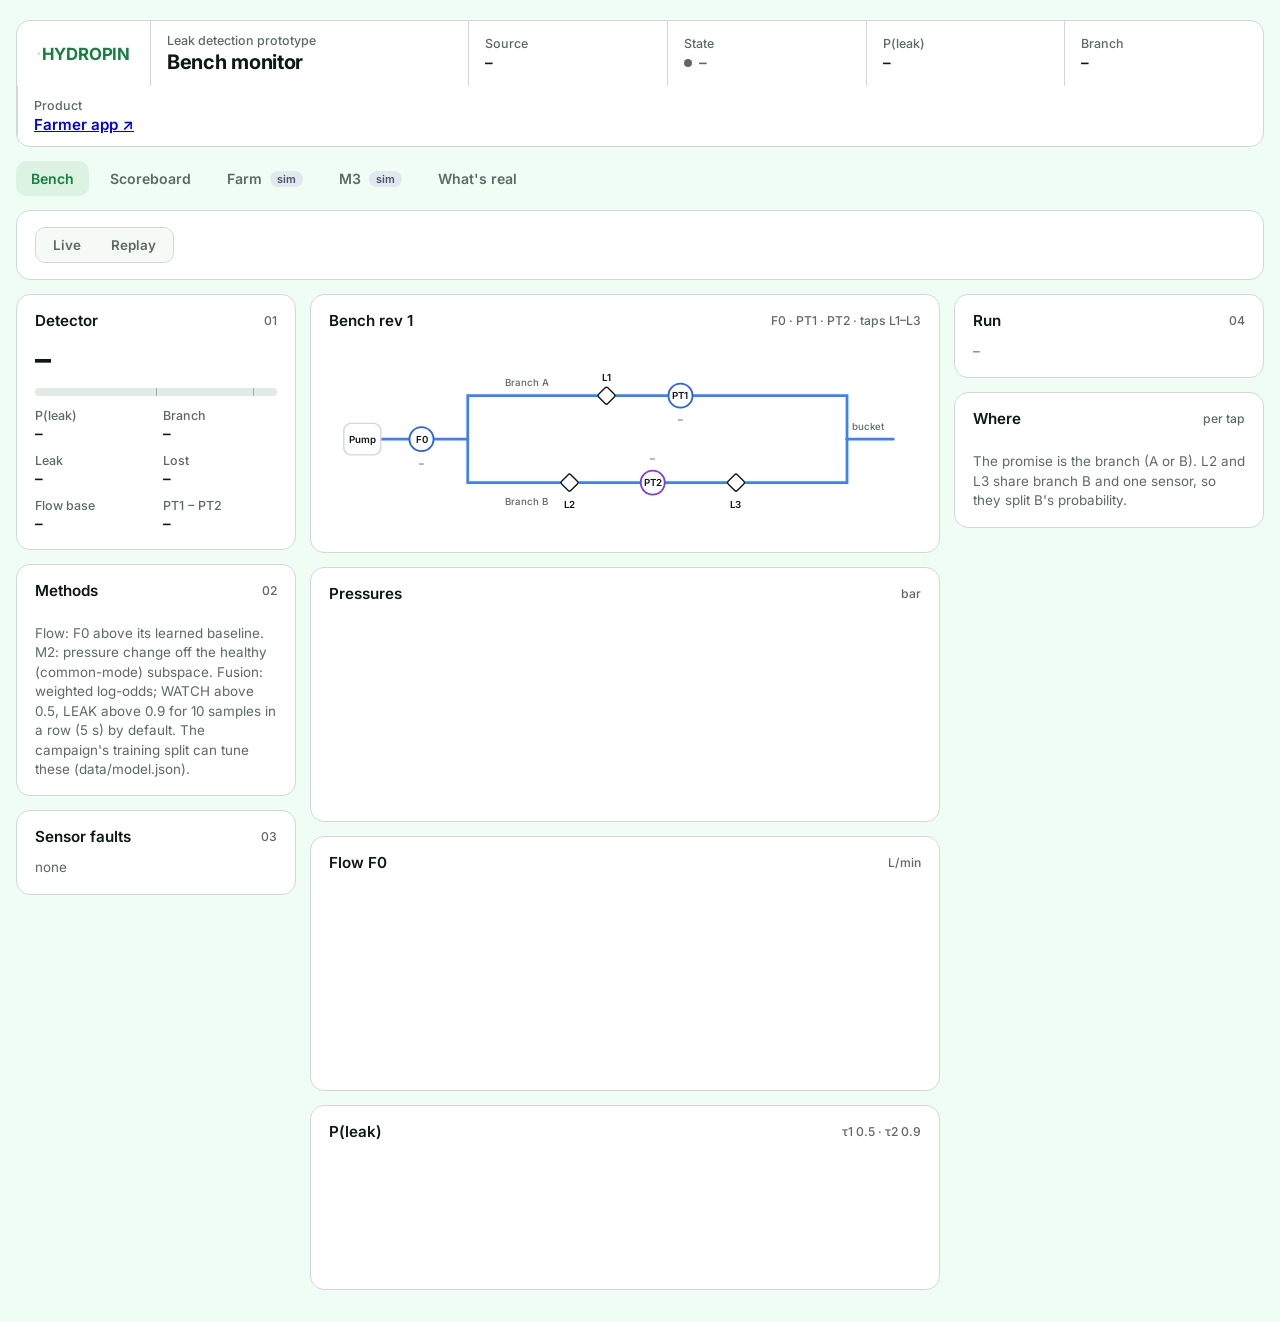
==== commit 738ceef7: "feat(app): link from the dashboard, --leak-stop for filming, README The dashboard header links to th" ====
--- a/dashboard/index.html
+++ b/dashboard/index.html
@@ -7,26 +7,27 @@
 <meta name="description" content="HydroPin leak detection: live bench monitor, recorded replays, scoreboard and simulations.">
 <link rel="preconnect" href="https://fonts.googleapis.com">
 <link rel="preconnect" href="https://fonts.gstatic.com" crossorigin>
-<link rel="stylesheet" href="https://fonts.googleapis.com/css2?family=Inter:wght@400;500;600;700&display=swap">
+<link rel="stylesheet" href="https://fonts.googleapis.com/css2?family=Archivo:wdth,wght@62..125,400..800&family=Inter:wght@400;500;600;700&display=swap">
 <link rel="stylesheet" href="style.css">
 </head>
 <body>
 <div class="app">
   <header class="strip">
-    <div class="tag"><span class="mark"><svg viewBox="0 0 24 24" fill="none" stroke="currentColor" stroke-width="2" stroke-linejoin="round"><path d="M12 2.5c3.5 4.6 6 8 6 11.2a6 6 0 0 1-12 0C6 10.5 8.5 7.1 12 2.5z"/></svg></span>HydroPin</div>
-    <div class="title"><span class="lbl">Leak detection prototype</span><b>Bench monitor</b></div>
+    <div class="tag"><svg viewBox="0 0 24 24" fill="none" stroke="currentColor" stroke-width="2"><path d="M12 2.5c3.5 4.6 6 8 6 11.2a6 6 0 0 1-12 0C6 10.5 8.5 7.1 12 2.5z"/></svg>HYDROPIN</div>
+    <div class="title"><span class="lbl">Leak detection prototype</span><b>Bench <i>monitor</i></b></div>
     <div><span class="lbl">Source</span><span class="cellv" id="h-source">–</span></div>
     <div><span class="lbl">State</span><span class="cellv dot st-idle" id="h-state">–</span></div>
     <div><span class="lbl">P(leak)</span><span class="cellv" id="h-p">–</span></div>
     <div><span class="lbl">Branch</span><span class="cellv" id="h-branch">–</span></div>
+    <div><span class="lbl">Product</span><a class="cellv" href="app/" target="_blank" rel="noopener">Farmer app ↗</a></div>
   </header>
 
   <nav class="tabs" role="tablist">
-    <button role="tab" data-tab="bench" aria-selected="true"><svg class="ic" viewBox="0 0 24 24" aria-hidden="true"><path d="M3 10.5 12 3l9 7.5"/><path d="M5 9.5V20h14V9.5"/><path d="M10 20v-6h4v6"/></svg>Bench</button>
-    <button role="tab" data-tab="score"><svg class="ic" viewBox="0 0 24 24" aria-hidden="true"><path d="M5 20V11"/><path d="M12 20V5"/><path d="M19 20v-6"/></svg>Scoreboard</button>
-    <button role="tab" data-tab="farm"><svg class="ic" viewBox="0 0 24 24" aria-hidden="true"><path d="M9 4 3 6v14l6-2 6 2 6-2V4l-6 2-6-2z"/><path d="M9 4v14"/><path d="M15 6v14"/></svg>Farm <em>Sim</em></button>
-    <button role="tab" data-tab="m3"><svg class="ic" viewBox="0 0 24 24" aria-hidden="true"><path d="M2 12h3.5l2.5-6 4 12 3-9 2 3H22"/></svg>M3 <em>Sim</em></button>
-    <button role="tab" data-tab="real"><svg class="ic" viewBox="0 0 24 24" aria-hidden="true"><circle cx="12" cy="12" r="9"/><path d="M12 11v6"/><path d="M12 7.5v.01"/></svg>What's real</button>
+    <button role="tab" data-tab="bench" aria-selected="true">Bench</button>
+    <button role="tab" data-tab="score">Scoreboard</button>
+    <button role="tab" data-tab="farm">Farm <em>sim</em></button>
+    <button role="tab" data-tab="m3">M3 <em>sim</em></button>
+    <button role="tab" data-tab="real">What's real</button>
   </nav>
 
   <!-- ============================== BENCH ============================== -->
@@ -47,10 +48,6 @@
         <span class="mono" id="live-conn">connecting…</span>
       </div>
     </div>
-    <div class="status" id="status-card" role="status" aria-live="polite">
-      <svg class="ic" id="status-ic" viewBox="0 0 24 24" aria-hidden="true"></svg>
-      <div><b id="status-title">Waiting for bench data</b><span id="status-sub">Start the ESP32 or the simulator</span></div>
-    </div>
     <p class="banner" id="bench-banner" hidden></p>
 
     <div class="body">
@@ -72,8 +69,7 @@
         <div class="pn">
           <div class="pn-h"><span class="sq"></span><span class="lbl">Methods</span><span class="idx">02</span></div>
           <table class="tbl" id="d-methods"><tbody></tbody></table>
-          <details class="more"><summary>Details</summary>
-          <p class="note">Flow: F0 above its learned baseline. M2: pressure change off the healthy (common-mode) subspace. Fusion: weighted log-odds; WATCH above 0.5, LEAK above 0.9 for 10 samples in a row (5 s) by default. The campaign's training split can tune these (data/model.json).</p></details>
+          <p class="note">Flow: F0 above its learned baseline. M2: pressure change off the healthy (common-mode) subspace. Fusion: weighted log-odds; WATCH above 0.5, LEAK above 0.9 for 10 samples in a row (5 s) by default. The campaign's training split can tune these (data/model.json).</p>
         </div>
         <div class="pn">
           <div class="pn-h"><span class="sq"></span><span class="lbl">Sensor faults</span><span class="idx">03</span></div>
@@ -131,8 +127,7 @@
         <div class="pn">
           <div class="pn-h"><span class="sq"></span><span class="lbl">Where</span><span class="idx">per tap</span></div>
           <div id="d-loc" class="loc"></div>
-          <details class="more"><summary>Details</summary>
-          <p class="note">The promise is the branch (A or B). L2 and L3 share branch B and one sensor, so they split B's probability.</p></details>
+          <p class="note">The promise is the branch (A or B). L2 and L3 share branch B and one sensor, so they split B's probability.</p>
         </div>
       </div>
     </div>
@@ -148,9 +143,9 @@
     </div>
     <div class="two">
       <div class="pn"><div class="pn-h"><span class="sq"></span><span class="lbl">Each method alone vs fused</span></div><table class="tbl" id="score-methods"></table>
-        <details class="more"><summary>Details</summary><p class="note">A method alone "fires" when its own score stays above the LEAK threshold as long as the fused rule requires.</p></details></div>
+        <p class="note">A method alone "fires" when its own score stays above the LEAK threshold as long as the fused rule requires.</p></div>
       <div class="pn"><div class="pn-h"><span class="sq"></span><span class="lbl">Tap really opened vs detector's top tap</span></div><table class="tbl" id="score-confusion"></table>
-        <details class="more"><summary>Details</summary><p class="note">L2 and L3 sit on branch B with one sensor: the promise is the branch.</p></details></div>
+        <p class="note">L2 and L3 sit on branch B with one sensor: the promise is the branch.</p></div>
     </div>
     <div class="pn" id="score-blind-pn" hidden><div class="pn-h"><span class="sq"></span><span class="lbl">Blind test (misses included)</span><span class="idx" id="score-blind-n"></span></div>
       <div class="scroll"><table class="tbl" id="score-blind"></table></div></div>
@@ -185,12 +180,12 @@
             <div><span class="lbl">On 10 other farms</span><b id="fp-rob">–</b></div>
             <div><span class="lbl">Kit cost</span><b id="fp-cost">–</b></div>
           </div>
-          <details class="more"><summary>Details</summary><p class="note" id="fp-note"></p></details>
+          <p class="note" id="fp-note"></p>
         </section>
         <section class="pn" id="fp-meth" hidden>
           <div class="pn-h"><span class="sq"></span><span class="lbl">Test farms (never trained on)</span></div>
           <table class="tbl" id="fp-mt"></table>
-          <details class="more"><summary>Details</summary><p class="note">3–10 % leaks, 1-minute average. Right branch = main pipe or the right sector.</p></details>
+          <p class="note">3–10 % leaks, 1-minute average. Right branch = main pipe or the right sector.</p>
         </section>
       </div>
       <div class="col">
@@ -217,7 +212,7 @@
             <div><span class="lbl">Route</span><b id="fd-len">–</b></div>
             <div><span class="lbl">Leak pipe in route</span><b id="fd-hit">–</b></div>
           </div>
-          <details class="more"><summary>Details</summary><p class="note" id="fd-note"></p></details>
+          <p class="note" id="fd-note"></p>
         </section>
       </div>
     </div>
@@ -252,7 +247,7 @@
         <tbody>
           <tr><td>Bench readings (F0, PT1, PT2)</td><td><span class="pill no" id="real-bench">not recorded yet</span></td><td>Live mode and replays marked "bench": ESP32 + ADS1115 on the real bench. Says "measured" once a recorded bench run is published.</td></tr>
           <tr><td>Flow + M2 detection, fusion</td><td><span class="pill sim" id="real-detect">tested on simulation</span></td><td>The same detector code runs live, in scoring and in the replay export. It never reads labels or events. Says "runs on real data" once a recorded bench run is published.</td></tr>
-          <tr><td>Scoreboard</td><td><span class="pill no" id="real-score">–</span></td><td>Scored only on runs the detector was not tuned on. Until the campaign is exported, the scoreboard is from the bench simulator and says so.</td></tr>
+          <tr><td>Scoreboard</td><td><span class="pill" id="real-score">–</span></td><td>Scored only on runs the detector was not tuned on. Until the campaign is exported, the scoreboard is from the bench simulator and says so.</td></tr>
           <tr><td>Replays marked "simulation"</td><td><span class="pill sim">simulation</span></td><td>simulator/bench_rev1.py: starter physics, to be replaced by recorded runs.</td></tr>
           <tr><td>Virtual farm (50 ha)</td><td><span class="pill sim">simulation</span></td><td>WNTR model, assumed parameters listed in the report; leaks and sensor noise simulated.</td></tr>
           <tr><td>M3 pressure wave + time reversal</td><td><span class="pill sim">simulation</span></td><td>The bench cannot sample at kHz or close a valve in 25 ms; team decision 21 Nov.</td></tr>
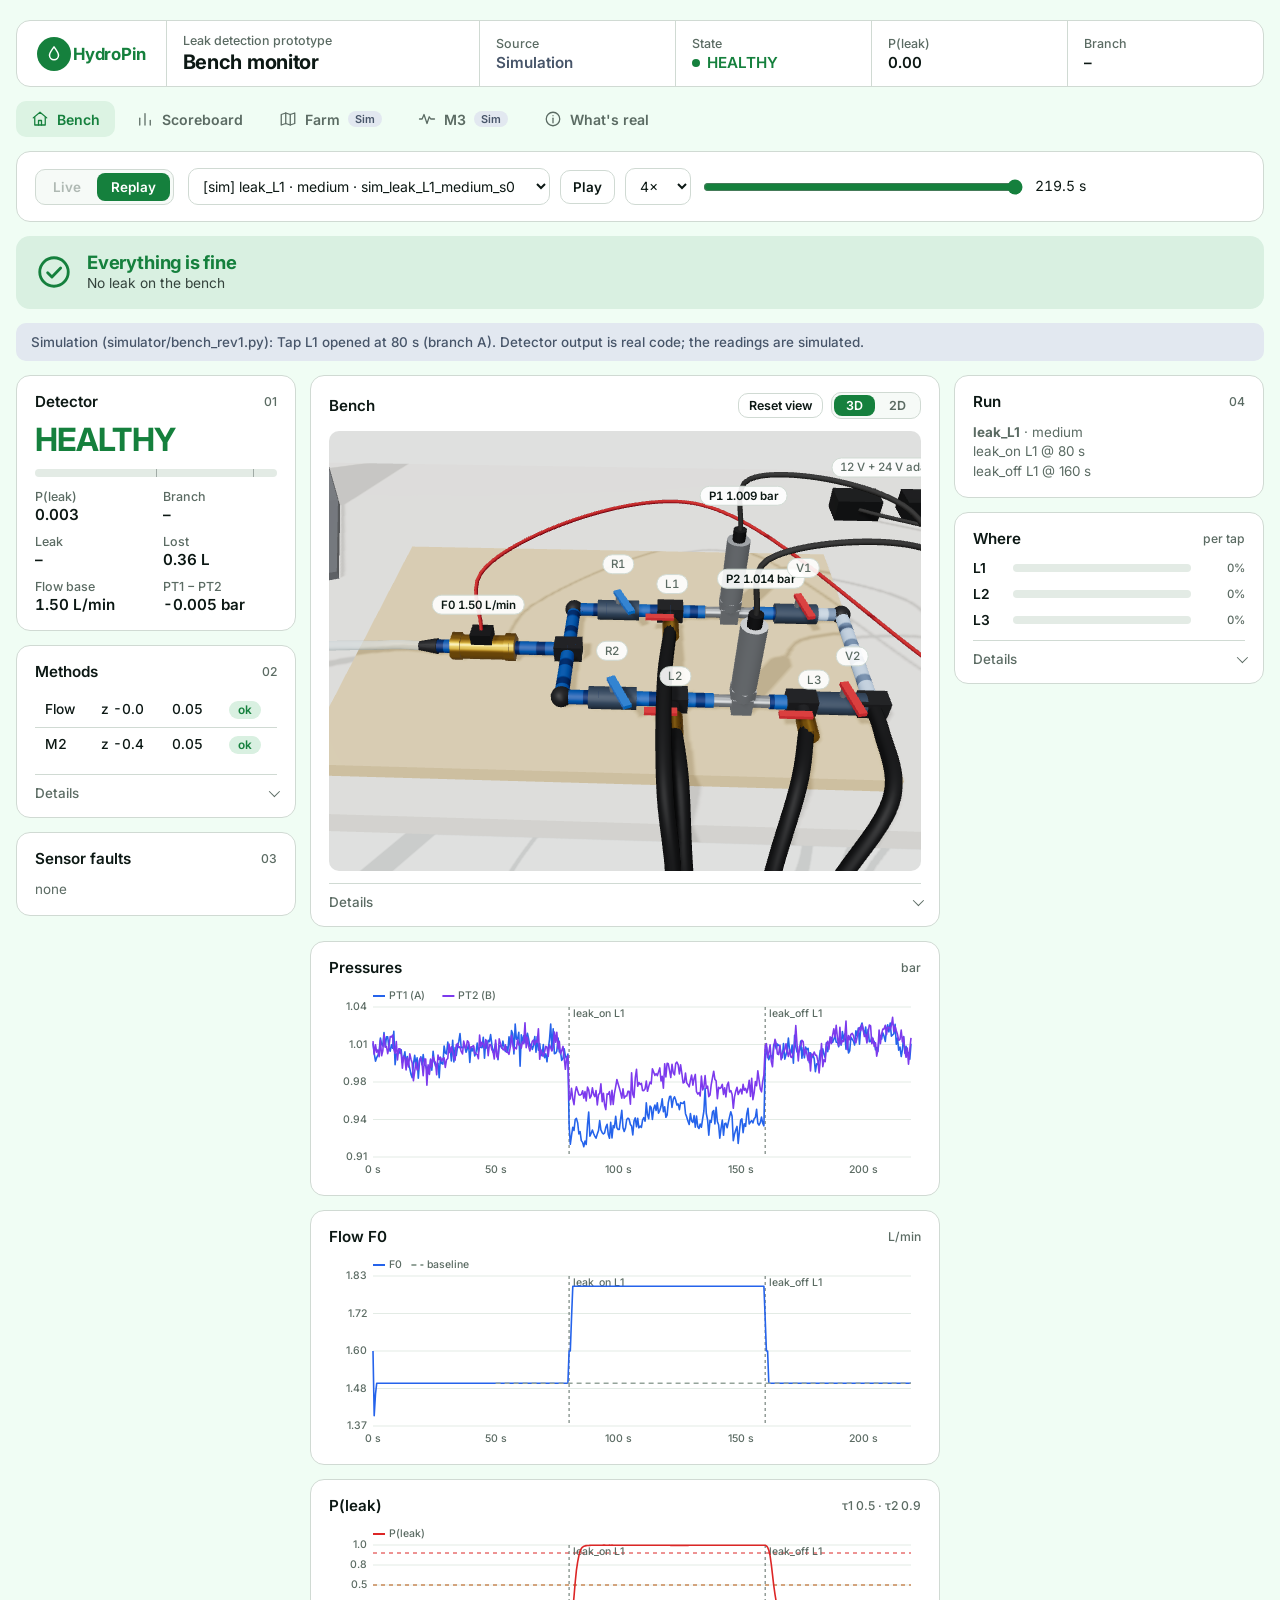
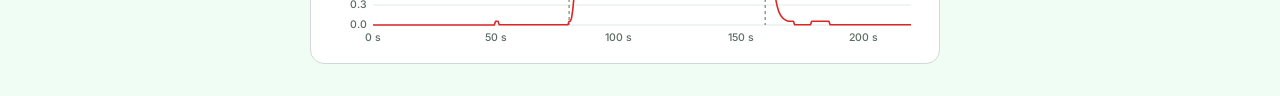
==== commit 19d4a02b: "feat(dashboard): Houda's 3D bench in place of Bench rev 1, fed by this backend The Bench panel shows" ====
--- a/dashboard/index.html
+++ b/dashboard/index.html
@@ -7,27 +7,26 @@
 <meta name="description" content="HydroPin leak detection: live bench monitor, recorded replays, scoreboard and simulations.">
 <link rel="preconnect" href="https://fonts.googleapis.com">
 <link rel="preconnect" href="https://fonts.gstatic.com" crossorigin>
-<link rel="stylesheet" href="https://fonts.googleapis.com/css2?family=Archivo:wdth,wght@62..125,400..800&family=Inter:wght@400;500;600;700&display=swap">
+<link rel="stylesheet" href="https://fonts.googleapis.com/css2?family=Inter:wght@400;500;600;700&display=swap">
 <link rel="stylesheet" href="style.css">
 </head>
 <body>
 <div class="app">
   <header class="strip">
-    <div class="tag"><svg viewBox="0 0 24 24" fill="none" stroke="currentColor" stroke-width="2"><path d="M12 2.5c3.5 4.6 6 8 6 11.2a6 6 0 0 1-12 0C6 10.5 8.5 7.1 12 2.5z"/></svg>HYDROPIN</div>
-    <div class="title"><span class="lbl">Leak detection prototype</span><b>Bench <i>monitor</i></b></div>
+    <div class="tag"><span class="mark"><svg viewBox="0 0 24 24" fill="none" stroke="currentColor" stroke-width="2" stroke-linejoin="round"><path d="M12 2.5c3.5 4.6 6 8 6 11.2a6 6 0 0 1-12 0C6 10.5 8.5 7.1 12 2.5z"/></svg></span>HydroPin</div>
+    <div class="title"><span class="lbl">Leak detection prototype</span><b>Bench monitor</b></div>
     <div><span class="lbl">Source</span><span class="cellv" id="h-source">–</span></div>
     <div><span class="lbl">State</span><span class="cellv dot st-idle" id="h-state">–</span></div>
     <div><span class="lbl">P(leak)</span><span class="cellv" id="h-p">–</span></div>
     <div><span class="lbl">Branch</span><span class="cellv" id="h-branch">–</span></div>
-    <div><span class="lbl">Product</span><a class="cellv" href="app/" target="_blank" rel="noopener">Farmer app ↗</a></div>
   </header>
 
   <nav class="tabs" role="tablist">
-    <button role="tab" data-tab="bench" aria-selected="true">Bench</button>
-    <button role="tab" data-tab="score">Scoreboard</button>
-    <button role="tab" data-tab="farm">Farm <em>sim</em></button>
-    <button role="tab" data-tab="m3">M3 <em>sim</em></button>
-    <button role="tab" data-tab="real">What's real</button>
+    <button role="tab" data-tab="bench" aria-selected="true"><svg class="ic" viewBox="0 0 24 24" aria-hidden="true"><path d="M3 10.5 12 3l9 7.5"/><path d="M5 9.5V20h14V9.5"/><path d="M10 20v-6h4v6"/></svg>Bench</button>
+    <button role="tab" data-tab="score"><svg class="ic" viewBox="0 0 24 24" aria-hidden="true"><path d="M5 20V11"/><path d="M12 20V5"/><path d="M19 20v-6"/></svg>Scoreboard</button>
+    <button role="tab" data-tab="farm"><svg class="ic" viewBox="0 0 24 24" aria-hidden="true"><path d="M9 4 3 6v14l6-2 6 2 6-2V4l-6 2-6-2z"/><path d="M9 4v14"/><path d="M15 6v14"/></svg>Farm <em>Sim</em></button>
+    <button role="tab" data-tab="m3"><svg class="ic" viewBox="0 0 24 24" aria-hidden="true"><path d="M2 12h3.5l2.5-6 4 12 3-9 2 3H22"/></svg>M3 <em>Sim</em></button>
+    <button role="tab" data-tab="real"><svg class="ic" viewBox="0 0 24 24" aria-hidden="true"><circle cx="12" cy="12" r="9"/><path d="M12 11v6"/><path d="M12 7.5v.01"/></svg>What's real</button>
   </nav>
 
   <!-- ============================== BENCH ============================== -->
@@ -48,6 +47,10 @@
         <span class="mono" id="live-conn">connecting…</span>
       </div>
     </div>
+    <div class="status" id="status-card" role="status" aria-live="polite">
+      <svg class="ic" id="status-ic" viewBox="0 0 24 24" aria-hidden="true"></svg>
+      <div><b id="status-title">Waiting for bench data</b><span id="status-sub">Start the ESP32 or the simulator</span></div>
+    </div>
     <p class="banner" id="bench-banner" hidden></p>
 
     <div class="body">
@@ -69,7 +72,8 @@
         <div class="pn">
           <div class="pn-h"><span class="sq"></span><span class="lbl">Methods</span><span class="idx">02</span></div>
           <table class="tbl" id="d-methods"><tbody></tbody></table>
-          <p class="note">Flow: F0 above its learned baseline. M2: pressure change off the healthy (common-mode) subspace. Fusion: weighted log-odds; WATCH above 0.5, LEAK above 0.9 for 10 samples in a row (5 s) by default. The campaign's training split can tune these (data/model.json).</p>
+          <details class="more"><summary>Details</summary>
+          <p class="note">Flow: F0 above its learned baseline. M2: pressure change off the healthy (common-mode) subspace. Fusion: weighted log-odds; WATCH above 0.5, LEAK above 0.9 for 10 samples in a row (5 s) by default. The campaign's training split can tune these (data/model.json).</p></details>
         </div>
         <div class="pn">
           <div class="pn-h"><span class="sq"></span><span class="lbl">Sensor faults</span><span class="idx">03</span></div>
@@ -78,9 +82,19 @@
       </div>
 
       <div class="col">
-        <div class="pn">
-          <div class="pn-h"><span class="sq"></span><span class="lbl">Bench rev 1</span><span class="idx">F0 · PT1 · PT2 · taps L1–L3</span></div>
+        <div class="pn" id="bench-pn">
+          <div class="pn-h"><span class="sq"></span><span class="lbl">Bench</span>
+            <button type="button" class="btn btn-sm" id="b3-home" hidden>Reset view</button>
+            <div class="seg seg-sm" role="group" aria-label="Bench view">
+              <button type="button" id="bv-3d" aria-pressed="true">3D</button><button type="button" id="bv-2d" aria-pressed="false">2D</button>
+            </div>
+          </div>
+          <div id="bench3d" class="bench3d" role="img" aria-label="3D bench: live readings and suspected leak taps" hidden></div>
           <svg id="schematic" viewBox="0 0 640 210" role="img" aria-label="Bench schematic with leak probability per tap"></svg>
+          <p class="note" id="bench3d-msg" hidden></p>
+          <details class="more" id="bench3d-details" hidden><summary>Details</summary>
+            <p class="note">Drag to turn, scroll to zoom. P1, P2, F0 and the suspected taps come from this backend (live or replay). The 3D model and the pipe colours come from Houda's digital twin at its default valve setting (R1 = R2 = 65°, V1 = V2 = 78°): the bench does not measure the pressure along each pipe or the valve angles. On branch B the detector cannot tell L2 from L3, so both are marked "suspected" and no tap is drawn open.</p>
+          </details>
         </div>
         <div class="pn">
           <div class="pn-h"><span class="sq"></span><span class="lbl">Pressures</span><span class="idx">bar</span></div>
@@ -127,7 +141,8 @@
         <div class="pn">
           <div class="pn-h"><span class="sq"></span><span class="lbl">Where</span><span class="idx">per tap</span></div>
           <div id="d-loc" class="loc"></div>
-          <p class="note">The promise is the branch (A or B). L2 and L3 share branch B and one sensor, so they split B's probability.</p>
+          <details class="more"><summary>Details</summary>
+          <p class="note">The promise is the branch (A or B). L2 and L3 share branch B and one sensor, so they split B's probability.</p></details>
         </div>
       </div>
     </div>
@@ -143,9 +158,9 @@
     </div>
     <div class="two">
       <div class="pn"><div class="pn-h"><span class="sq"></span><span class="lbl">Each method alone vs fused</span></div><table class="tbl" id="score-methods"></table>
-        <p class="note">A method alone "fires" when its own score stays above the LEAK threshold as long as the fused rule requires.</p></div>
+        <details class="more"><summary>Details</summary><p class="note">A method alone "fires" when its own score stays above the LEAK threshold as long as the fused rule requires.</p></details></div>
       <div class="pn"><div class="pn-h"><span class="sq"></span><span class="lbl">Tap really opened vs detector's top tap</span></div><table class="tbl" id="score-confusion"></table>
-        <p class="note">L2 and L3 sit on branch B with one sensor: the promise is the branch.</p></div>
+        <details class="more"><summary>Details</summary><p class="note">L2 and L3 sit on branch B with one sensor: the promise is the branch.</p></details></div>
     </div>
     <div class="pn" id="score-blind-pn" hidden><div class="pn-h"><span class="sq"></span><span class="lbl">Blind test (misses included)</span><span class="idx" id="score-blind-n"></span></div>
       <div class="scroll"><table class="tbl" id="score-blind"></table></div></div>
@@ -180,12 +195,12 @@
             <div><span class="lbl">On 10 other farms</span><b id="fp-rob">–</b></div>
             <div><span class="lbl">Kit cost</span><b id="fp-cost">–</b></div>
           </div>
-          <p class="note" id="fp-note"></p>
+          <details class="more"><summary>Details</summary><p class="note" id="fp-note"></p></details>
         </section>
         <section class="pn" id="fp-meth" hidden>
           <div class="pn-h"><span class="sq"></span><span class="lbl">Test farms (never trained on)</span></div>
           <table class="tbl" id="fp-mt"></table>
-          <p class="note">3–10 % leaks, 1-minute average. Right branch = main pipe or the right sector.</p>
+          <details class="more"><summary>Details</summary><p class="note">3–10 % leaks, 1-minute average. Right branch = main pipe or the right sector.</p></details>
         </section>
       </div>
       <div class="col">
@@ -212,7 +227,7 @@
             <div><span class="lbl">Route</span><b id="fd-len">–</b></div>
             <div><span class="lbl">Leak pipe in route</span><b id="fd-hit">–</b></div>
           </div>
-          <p class="note" id="fd-note"></p>
+          <details class="more"><summary>Details</summary><p class="note" id="fd-note"></p></details>
         </section>
       </div>
     </div>
@@ -247,7 +262,7 @@
         <tbody>
           <tr><td>Bench readings (F0, PT1, PT2)</td><td><span class="pill no" id="real-bench">not recorded yet</span></td><td>Live mode and replays marked "bench": ESP32 + ADS1115 on the real bench. Says "measured" once a recorded bench run is published.</td></tr>
           <tr><td>Flow + M2 detection, fusion</td><td><span class="pill sim" id="real-detect">tested on simulation</span></td><td>The same detector code runs live, in scoring and in the replay export. It never reads labels or events. Says "runs on real data" once a recorded bench run is published.</td></tr>
-          <tr><td>Scoreboard</td><td><span class="pill" id="real-score">–</span></td><td>Scored only on runs the detector was not tuned on. Until the campaign is exported, the scoreboard is from the bench simulator and says so.</td></tr>
+          <tr><td>Scoreboard</td><td><span class="pill no" id="real-score">–</span></td><td>Scored only on runs the detector was not tuned on. Until the campaign is exported, the scoreboard is from the bench simulator and says so.</td></tr>
           <tr><td>Replays marked "simulation"</td><td><span class="pill sim">simulation</span></td><td>simulator/bench_rev1.py: starter physics, to be replaced by recorded runs.</td></tr>
           <tr><td>Virtual farm (50 ha)</td><td><span class="pill sim">simulation</span></td><td>WNTR model, assumed parameters listed in the report; leaks and sensor noise simulated.</td></tr>
           <tr><td>M3 pressure wave + time reversal</td><td><span class="pill sim">simulation</span></td><td>The bench cannot sample at kHz or close a valve in 25 ms; team decision 21 Nov.</td></tr>
--- a/dashboard/style.css
+++ b/dashboard/style.css
@@ -141,6 +141,19 @@
 .row .btn { flex: 1; }
 .grid-btns { display: grid; grid-template-columns: repeat(2, minmax(0, 1fr)); gap: 8px; }
 
+/* 3D bench (Houda's twin scene, labels styled like the app) */
+.pn-h .seg-sm { padding: 2px; }
+.pn-h .seg-sm button { padding: 3px 12px; font-size: 0.78rem; }
+.btn-sm { padding: 4px 10px; font-size: 0.78rem; }
+.bench3d { position: relative; height: 440px; border-radius: var(--r-ctl); overflow: hidden; background: var(--panel); cursor: grab; }
+.bench3d:active { cursor: grabbing; }
+.bench3d canvas { display: block; }
+.lab3d-layer { position: absolute; inset: 0; pointer-events: none; overflow: hidden; }
+.lab3d { position: absolute; left: 0; top: 0; white-space: nowrap; font: 500 11.5px var(--font-mono); font-variant-numeric: tabular-nums;
+  padding: 2px 8px; border-radius: 999px; background: color-mix(in srgb, var(--panel) 90%, transparent); color: var(--muted); border: 1px solid var(--line); }
+.lab3d.strong { color: var(--ink); font-weight: 600; }
+.lab3d.alert { background: var(--leak-soft); color: var(--leak); border-color: color-mix(in srgb, var(--leak) 35%, transparent); font-weight: 600; }
+
 /* charts */
 .chart { height: 190px; }
 .chart.short { height: 120px; }
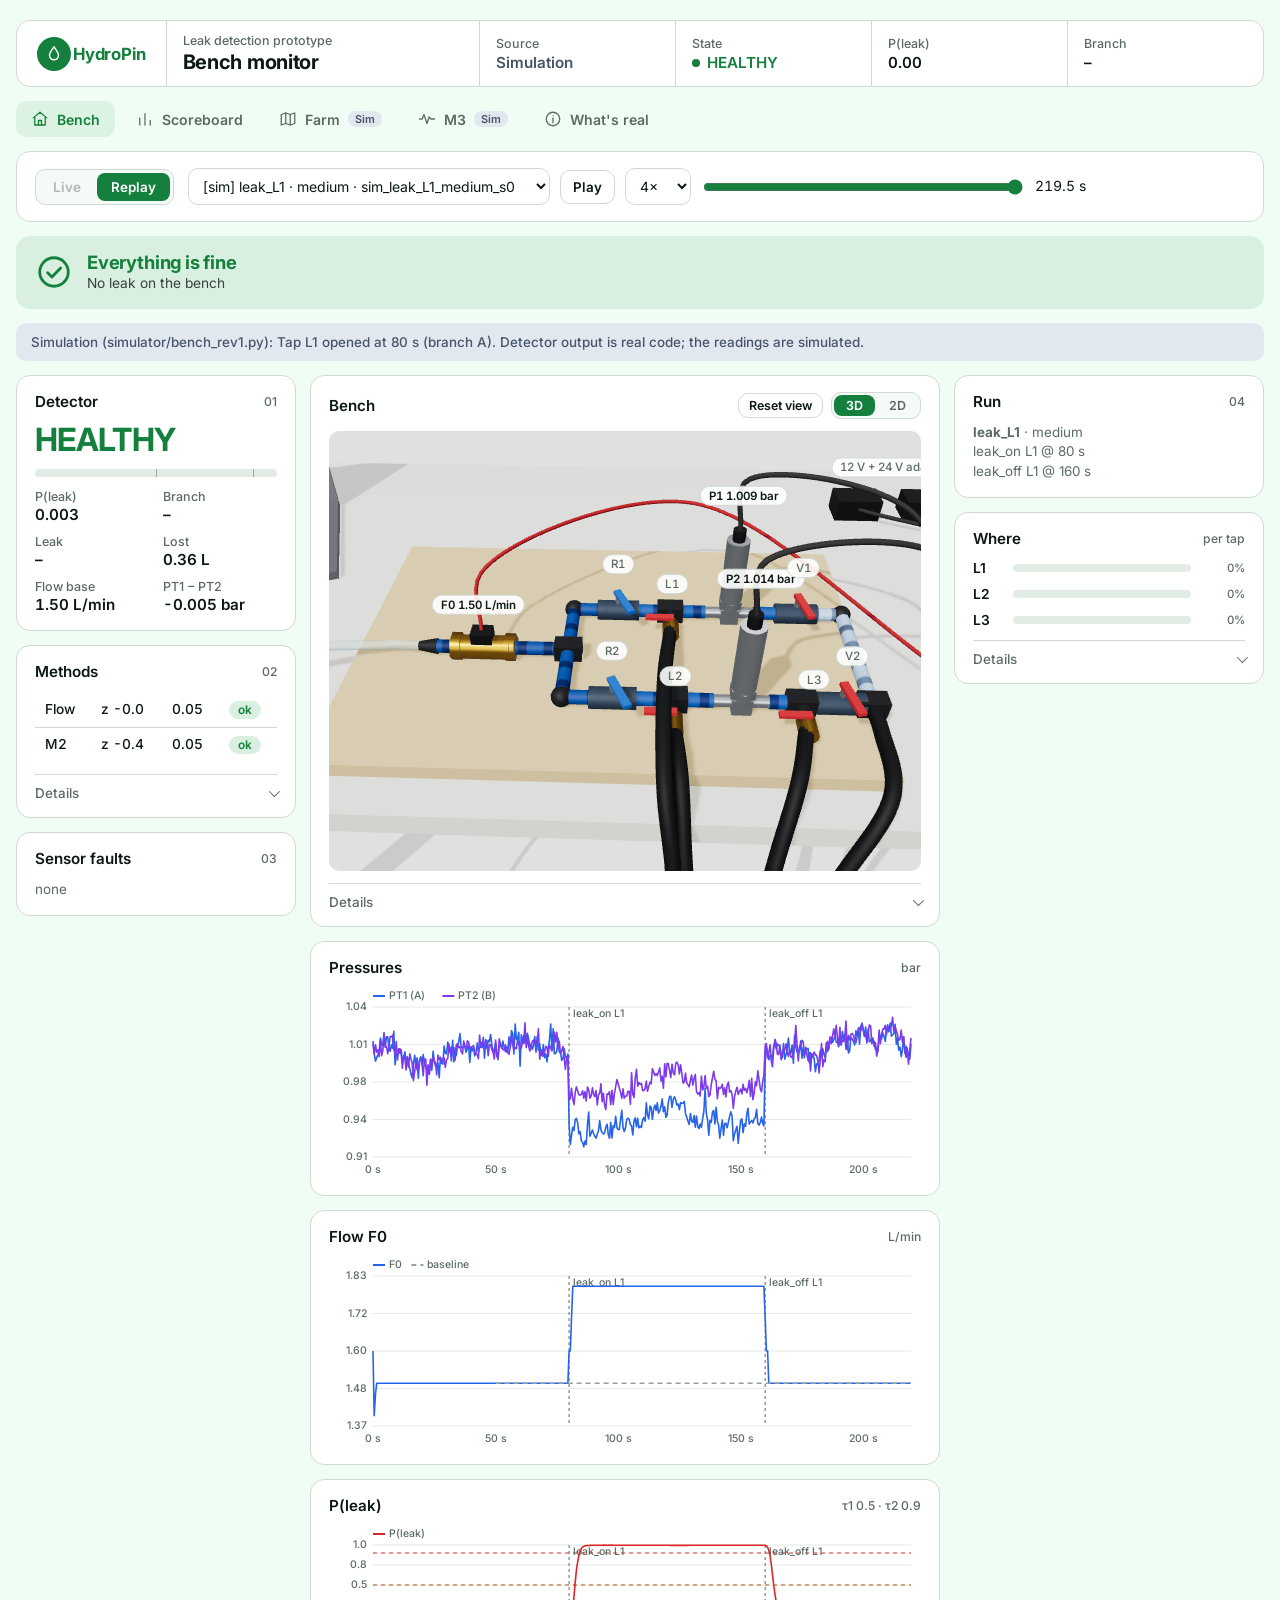
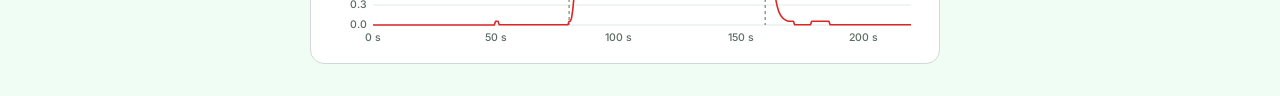
==== commit 0bae1a27: "feat(dashboard): drop the embedded farm explorer and the twin viewer button from the Farm tab Both p" ====
--- a/dashboard/index.html
+++ b/dashboard/index.html
@@ -231,15 +231,6 @@
         </section>
       </div>
     </div>
-    <div class="pn frame-pn">
-      <div class="pn-h"><span class="sq"></span><span class="lbl">Farm leak explorer</span><a class="idx" href="farm-explorer/index.html" target="_blank" rel="noopener">open full screen ↗</a></div>
-      <iframe id="farm-frame" title="Farm leak explorer" loading="lazy"></iframe>
-    </div>
-    <div class="pn">
-      <div class="pn-h"><span class="sq"></span><span class="lbl">Digital twin viewer</span></div>
-      <p class="note">The team's digital twin (farm, M1 GNN, M2 PCA, M3 time reversal, fusion) has its own viewer.</p>
-      <a class="btn" href="twin/hydropin_viewer.html" target="_blank" rel="noopener">Open the twin viewer ↗</a>
-    </div>
   </section>
 
   <!-- ============================== M3 ============================== -->
--- a/dashboard/style.css
+++ b/dashboard/style.css
@@ -176,6 +176,7 @@
 .tbl td { padding: 8px 10px; border-bottom: 1px solid var(--line); vertical-align: top; }
 .tbl tr:last-child td { border-bottom: 0; }
 .tbl.real td:first-child { font-weight: 600; white-space: nowrap; }
+#fp-mt td { white-space: nowrap; }        /* narrow column: keep "26 %" on one line */
 .scroll { overflow-x: auto; max-height: 420px; overflow-y: auto; }
 .pill { display: inline-block; font: 600 0.74rem var(--font-mono); padding: 2px 9px; border-radius: 999px; white-space: nowrap;
   background: var(--watch-soft); color: var(--watch); }
@@ -195,7 +196,6 @@
 .farm-map svg { width: 100%; height: min(64vh, 620px); display: block; }
 .farm-map text { font: 500 15px var(--font-mono); fill: var(--muted); }
 .chk { display: inline-flex; gap: 6px; align-items: center; font-size: 0.84rem; }
-.frame-pn iframe { width: 100%; height: min(78vh, 900px); border: 0; border-radius: var(--r-ctl); background: var(--bg); }
 
 @media (max-width: 1100px) {
   .body { grid-template-columns: minmax(0, 1fr) minmax(0, 1fr); }
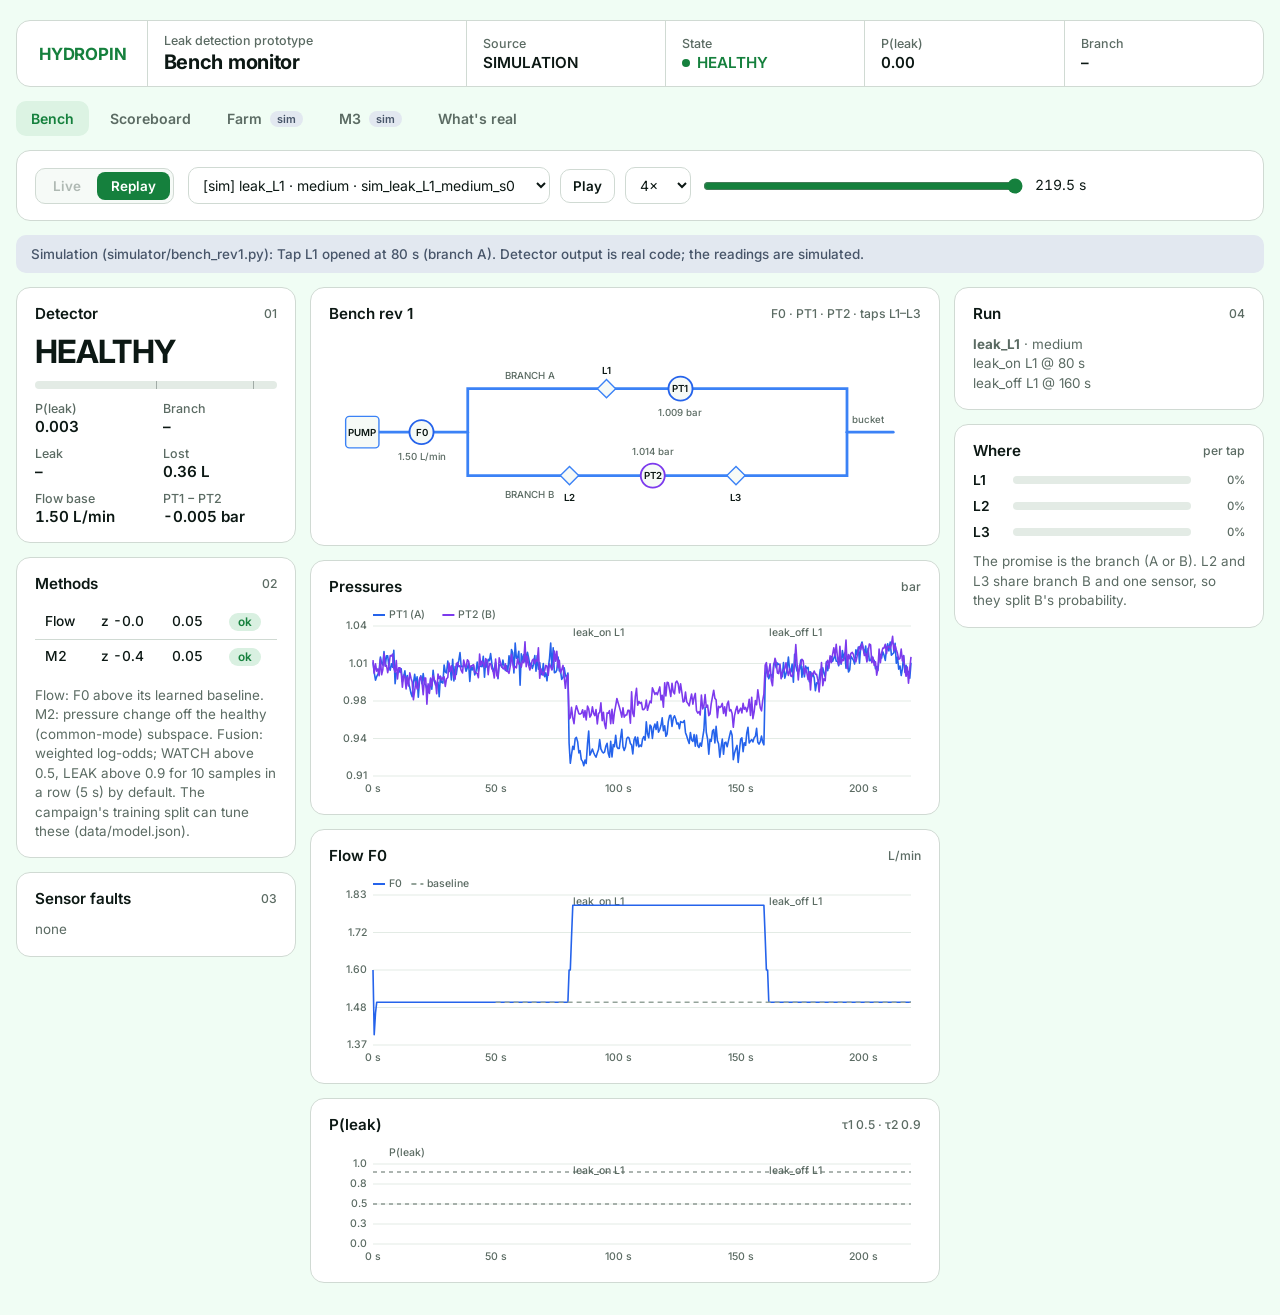
==== commit e254092a: "Merge branch 'integration/main-v1' of https://github.com/houda157/hydropin-prototype into integratio" ====
--- a/dashboard/index.html
+++ b/dashboard/index.html
@@ -7,14 +7,14 @@
 <meta name="description" content="HydroPin leak detection: live bench monitor, recorded replays, scoreboard and simulations.">
 <link rel="preconnect" href="https://fonts.googleapis.com">
 <link rel="preconnect" href="https://fonts.gstatic.com" crossorigin>
-<link rel="stylesheet" href="https://fonts.googleapis.com/css2?family=Inter:wght@400;500;600;700&display=swap">
+<link rel="stylesheet" href="https://fonts.googleapis.com/css2?family=Archivo:wdth,wght@62..125,400..800&family=Inter:wght@400;500;600;700&display=swap">
 <link rel="stylesheet" href="style.css">
 </head>
 <body>
 <div class="app">
   <header class="strip">
-    <div class="tag"><span class="mark"><svg viewBox="0 0 24 24" fill="none" stroke="currentColor" stroke-width="2" stroke-linejoin="round"><path d="M12 2.5c3.5 4.6 6 8 6 11.2a6 6 0 0 1-12 0C6 10.5 8.5 7.1 12 2.5z"/></svg></span>HydroPin</div>
-    <div class="title"><span class="lbl">Leak detection prototype</span><b>Bench monitor</b></div>
+    <div class="tag"><svg viewBox="0 0 24 24" fill="none" stroke="currentColor" stroke-width="2"><path d="M12 2.5c3.5 4.6 6 8 6 11.2a6 6 0 0 1-12 0C6 10.5 8.5 7.1 12 2.5z"/></svg>HYDROPIN</div>
+    <div class="title"><span class="lbl">Leak detection prototype</span><b>Bench <i>monitor</i></b></div>
     <div><span class="lbl">Source</span><span class="cellv" id="h-source">–</span></div>
     <div><span class="lbl">State</span><span class="cellv dot st-idle" id="h-state">–</span></div>
     <div><span class="lbl">P(leak)</span><span class="cellv" id="h-p">–</span></div>
@@ -22,11 +22,11 @@
   </header>
 
   <nav class="tabs" role="tablist">
-    <button role="tab" data-tab="bench" aria-selected="true"><svg class="ic" viewBox="0 0 24 24" aria-hidden="true"><path d="M3 10.5 12 3l9 7.5"/><path d="M5 9.5V20h14V9.5"/><path d="M10 20v-6h4v6"/></svg>Bench</button>
-    <button role="tab" data-tab="score"><svg class="ic" viewBox="0 0 24 24" aria-hidden="true"><path d="M5 20V11"/><path d="M12 20V5"/><path d="M19 20v-6"/></svg>Scoreboard</button>
-    <button role="tab" data-tab="farm"><svg class="ic" viewBox="0 0 24 24" aria-hidden="true"><path d="M9 4 3 6v14l6-2 6 2 6-2V4l-6 2-6-2z"/><path d="M9 4v14"/><path d="M15 6v14"/></svg>Farm <em>Sim</em></button>
-    <button role="tab" data-tab="m3"><svg class="ic" viewBox="0 0 24 24" aria-hidden="true"><path d="M2 12h3.5l2.5-6 4 12 3-9 2 3H22"/></svg>M3 <em>Sim</em></button>
-    <button role="tab" data-tab="real"><svg class="ic" viewBox="0 0 24 24" aria-hidden="true"><circle cx="12" cy="12" r="9"/><path d="M12 11v6"/><path d="M12 7.5v.01"/></svg>What's real</button>
+    <button role="tab" data-tab="bench" aria-selected="true">Bench</button>
+    <button role="tab" data-tab="score">Scoreboard</button>
+    <button role="tab" data-tab="farm">Farm <em>sim</em></button>
+    <button role="tab" data-tab="m3">M3 <em>sim</em></button>
+    <button role="tab" data-tab="real">What's real</button>
   </nav>
 
   <!-- ============================== BENCH ============================== -->
@@ -47,10 +47,6 @@
         <span class="mono" id="live-conn">connecting…</span>
       </div>
     </div>
-    <div class="status" id="status-card" role="status" aria-live="polite">
-      <svg class="ic" id="status-ic" viewBox="0 0 24 24" aria-hidden="true"></svg>
-      <div><b id="status-title">Waiting for bench data</b><span id="status-sub">Start the ESP32 or the simulator</span></div>
-    </div>
     <p class="banner" id="bench-banner" hidden></p>
 
     <div class="body">
@@ -72,8 +68,7 @@
         <div class="pn">
           <div class="pn-h"><span class="sq"></span><span class="lbl">Methods</span><span class="idx">02</span></div>
           <table class="tbl" id="d-methods"><tbody></tbody></table>
-          <details class="more"><summary>Details</summary>
-          <p class="note">Flow: F0 above its learned baseline. M2: pressure change off the healthy (common-mode) subspace. Fusion: weighted log-odds; WATCH above 0.5, LEAK above 0.9 for 10 samples in a row (5 s) by default. The campaign's training split can tune these (data/model.json).</p></details>
+          <p class="note">Flow: F0 above its learned baseline. M2: pressure change off the healthy (common-mode) subspace. Fusion: weighted log-odds; WATCH above 0.5, LEAK above 0.9 for 10 samples in a row (5 s) by default. The campaign's training split can tune these (data/model.json).</p>
         </div>
         <div class="pn">
           <div class="pn-h"><span class="sq"></span><span class="lbl">Sensor faults</span><span class="idx">03</span></div>
@@ -82,19 +77,9 @@
       </div>
 
       <div class="col">
-        <div class="pn" id="bench-pn">
-          <div class="pn-h"><span class="sq"></span><span class="lbl">Bench</span>
-            <button type="button" class="btn btn-sm" id="b3-home" hidden>Reset view</button>
-            <div class="seg seg-sm" role="group" aria-label="Bench view">
-              <button type="button" id="bv-3d" aria-pressed="true">3D</button><button type="button" id="bv-2d" aria-pressed="false">2D</button>
-            </div>
-          </div>
-          <div id="bench3d" class="bench3d" role="img" aria-label="3D bench: live readings and suspected leak taps" hidden></div>
+        <div class="pn">
+          <div class="pn-h"><span class="sq"></span><span class="lbl">Bench rev 1</span><span class="idx">F0 · PT1 · PT2 · taps L1–L3</span></div>
           <svg id="schematic" viewBox="0 0 640 210" role="img" aria-label="Bench schematic with leak probability per tap"></svg>
-          <p class="note" id="bench3d-msg" hidden></p>
-          <details class="more" id="bench3d-details" hidden><summary>Details</summary>
-            <p class="note">Drag to turn, scroll to zoom. P1, P2, F0 and the suspected taps come from this backend (live or replay). The 3D model and the pipe colours come from Houda's digital twin at its default valve setting (R1 = R2 = 65°, V1 = V2 = 78°): the bench does not measure the pressure along each pipe or the valve angles. On branch B the detector cannot tell L2 from L3, so both are marked "suspected" and no tap is drawn open.</p>
-          </details>
         </div>
         <div class="pn">
           <div class="pn-h"><span class="sq"></span><span class="lbl">Pressures</span><span class="idx">bar</span></div>
@@ -141,8 +126,7 @@
         <div class="pn">
           <div class="pn-h"><span class="sq"></span><span class="lbl">Where</span><span class="idx">per tap</span></div>
           <div id="d-loc" class="loc"></div>
-          <details class="more"><summary>Details</summary>
-          <p class="note">The promise is the branch (A or B). L2 and L3 share branch B and one sensor, so they split B's probability.</p></details>
+          <p class="note">The promise is the branch (A or B). L2 and L3 share branch B and one sensor, so they split B's probability.</p>
         </div>
       </div>
     </div>
@@ -158,9 +142,9 @@
     </div>
     <div class="two">
       <div class="pn"><div class="pn-h"><span class="sq"></span><span class="lbl">Each method alone vs fused</span></div><table class="tbl" id="score-methods"></table>
-        <details class="more"><summary>Details</summary><p class="note">A method alone "fires" when its own score stays above the LEAK threshold as long as the fused rule requires.</p></details></div>
+        <p class="note">A method alone "fires" when its own score stays above the LEAK threshold as long as the fused rule requires.</p></div>
       <div class="pn"><div class="pn-h"><span class="sq"></span><span class="lbl">Tap really opened vs detector's top tap</span></div><table class="tbl" id="score-confusion"></table>
-        <details class="more"><summary>Details</summary><p class="note">L2 and L3 sit on branch B with one sensor: the promise is the branch.</p></details></div>
+        <p class="note">L2 and L3 sit on branch B with one sensor: the promise is the branch.</p></div>
     </div>
     <div class="pn" id="score-blind-pn" hidden><div class="pn-h"><span class="sq"></span><span class="lbl">Blind test (misses included)</span><span class="idx" id="score-blind-n"></span></div>
       <div class="scroll"><table class="tbl" id="score-blind"></table></div></div>
@@ -195,12 +179,12 @@
             <div><span class="lbl">On 10 other farms</span><b id="fp-rob">–</b></div>
             <div><span class="lbl">Kit cost</span><b id="fp-cost">–</b></div>
           </div>
-          <details class="more"><summary>Details</summary><p class="note" id="fp-note"></p></details>
+          <p class="note" id="fp-note"></p>
         </section>
         <section class="pn" id="fp-meth" hidden>
           <div class="pn-h"><span class="sq"></span><span class="lbl">Test farms (never trained on)</span></div>
           <table class="tbl" id="fp-mt"></table>
-          <details class="more"><summary>Details</summary><p class="note">3–10 % leaks, 1-minute average. Right branch = main pipe or the right sector.</p></details>
+          <p class="note">3–10 % leaks, 1-minute average. Right branch = main pipe or the right sector.</p>
         </section>
       </div>
       <div class="col">
@@ -227,9 +211,18 @@
             <div><span class="lbl">Route</span><b id="fd-len">–</b></div>
             <div><span class="lbl">Leak pipe in route</span><b id="fd-hit">–</b></div>
           </div>
-          <details class="more"><summary>Details</summary><p class="note" id="fd-note"></p></details>
-        </section>
-      </div>
+          <p class="note" id="fd-note"></p>
+        </section>
+      </div>
+    </div>
+    <div class="pn frame-pn">
+      <div class="pn-h"><span class="sq"></span><span class="lbl">Farm leak explorer</span><a class="idx" href="farm-explorer/index.html" target="_blank" rel="noopener">open full screen ↗</a></div>
+      <iframe id="farm-frame" title="Farm leak explorer" loading="lazy"></iframe>
+    </div>
+    <div class="pn">
+      <div class="pn-h"><span class="sq"></span><span class="lbl">Digital twin viewer</span></div>
+      <p class="note">The team's digital twin (farm, M1 GNN, M2 PCA, M3 time reversal, fusion) has its own viewer.</p>
+      <a class="btn" href="twin/hydropin_viewer.html" target="_blank" rel="noopener">Open the twin viewer ↗</a>
     </div>
   </section>
 
@@ -253,7 +246,7 @@
         <tbody>
           <tr><td>Bench readings (F0, PT1, PT2)</td><td><span class="pill no" id="real-bench">not recorded yet</span></td><td>Live mode and replays marked "bench": ESP32 + ADS1115 on the real bench. Says "measured" once a recorded bench run is published.</td></tr>
           <tr><td>Flow + M2 detection, fusion</td><td><span class="pill sim" id="real-detect">tested on simulation</span></td><td>The same detector code runs live, in scoring and in the replay export. It never reads labels or events. Says "runs on real data" once a recorded bench run is published.</td></tr>
-          <tr><td>Scoreboard</td><td><span class="pill no" id="real-score">–</span></td><td>Scored only on runs the detector was not tuned on. Until the campaign is exported, the scoreboard is from the bench simulator and says so.</td></tr>
+          <tr><td>Scoreboard</td><td><span class="pill" id="real-score">–</span></td><td>Scored only on runs the detector was not tuned on. Until the campaign is exported, the scoreboard is from the bench simulator and says so.</td></tr>
           <tr><td>Replays marked "simulation"</td><td><span class="pill sim">simulation</span></td><td>simulator/bench_rev1.py: starter physics, to be replaced by recorded runs.</td></tr>
           <tr><td>Virtual farm (50 ha)</td><td><span class="pill sim">simulation</span></td><td>WNTR model, assumed parameters listed in the report; leaks and sensor noise simulated.</td></tr>
           <tr><td>M3 pressure wave + time reversal</td><td><span class="pill sim">simulation</span></td><td>The bench cannot sample at kHz or close a valve in 25 ms; team decision 21 Nov.</td></tr>
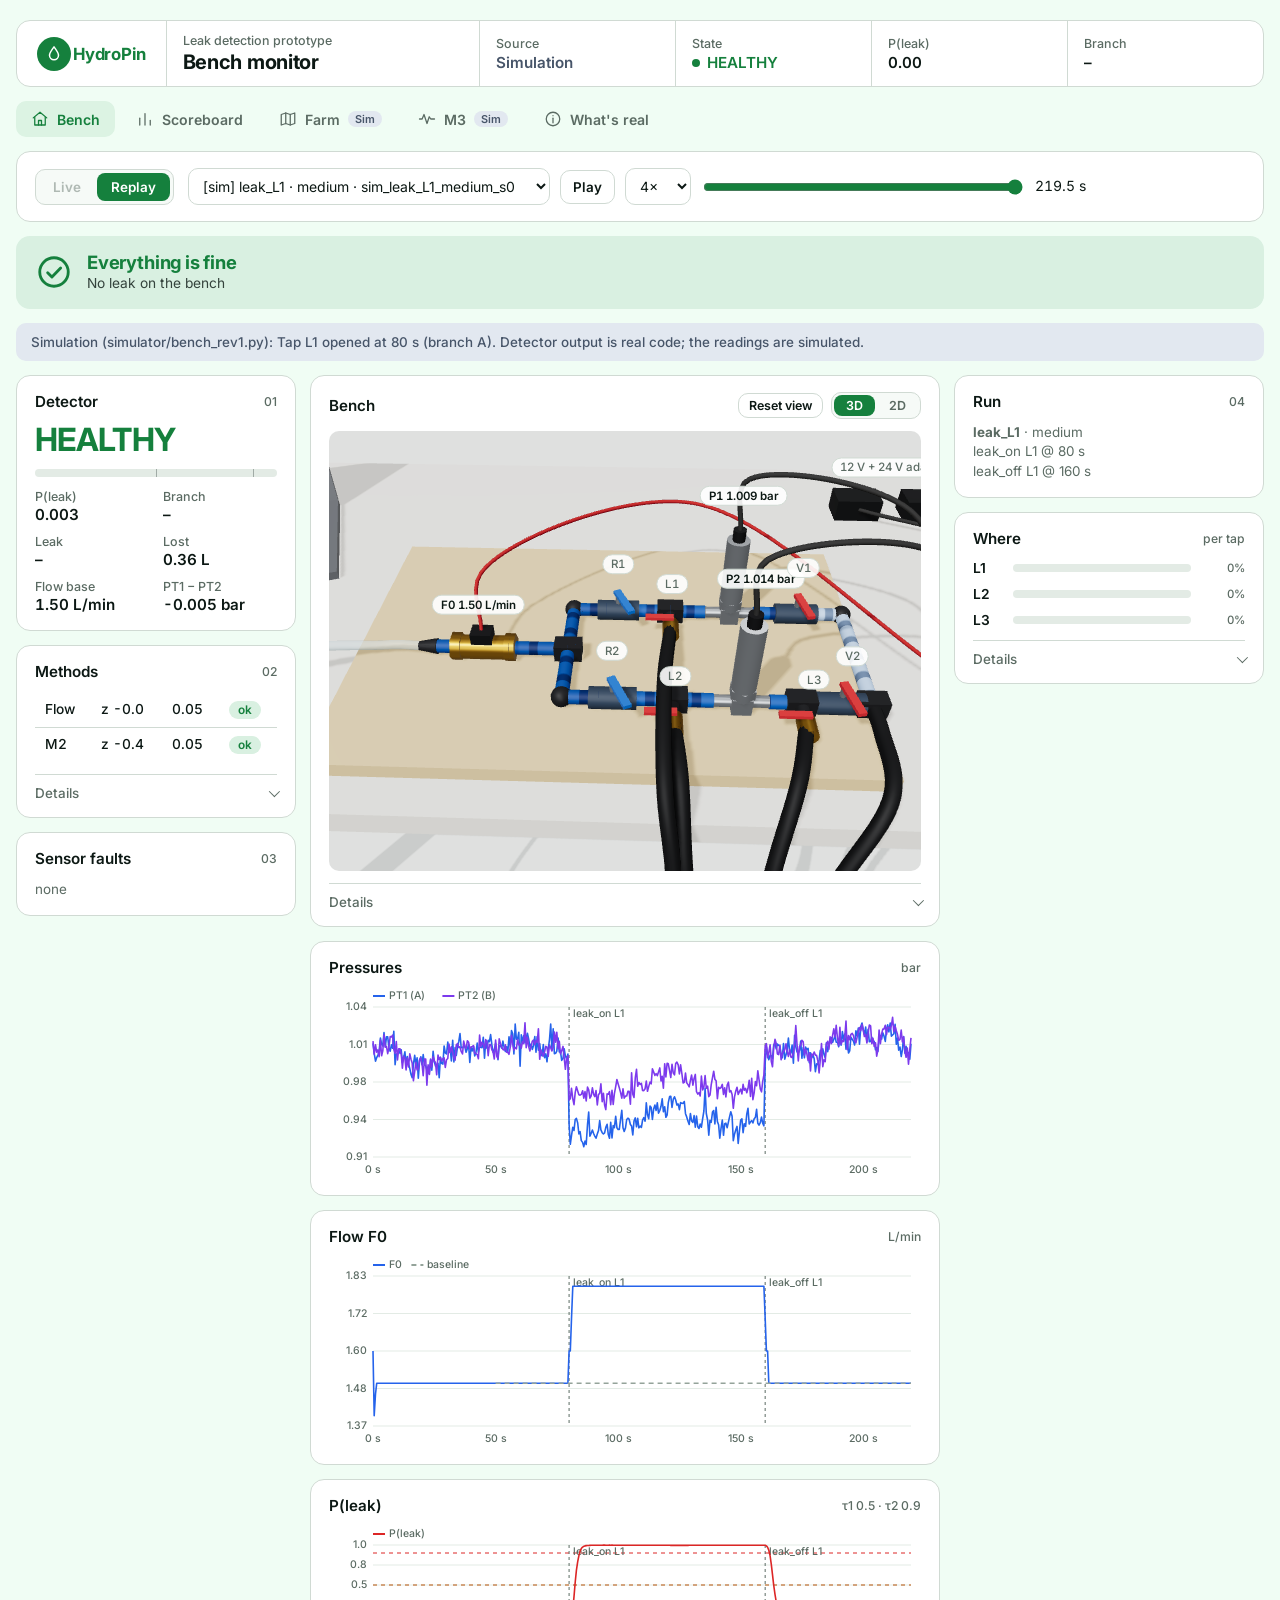
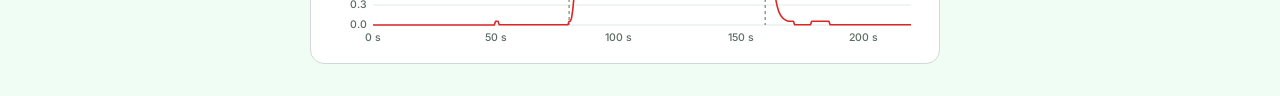
==== commit 9e2349b3: "feat(farm): farm leak explorer re-skinned to the app's look and back in the Farm tab Same colour rol" ====
--- a/dashboard/index.html
+++ b/dashboard/index.html
@@ -7,14 +7,14 @@
 <meta name="description" content="HydroPin leak detection: live bench monitor, recorded replays, scoreboard and simulations.">
 <link rel="preconnect" href="https://fonts.googleapis.com">
 <link rel="preconnect" href="https://fonts.gstatic.com" crossorigin>
-<link rel="stylesheet" href="https://fonts.googleapis.com/css2?family=Archivo:wdth,wght@62..125,400..800&family=Inter:wght@400;500;600;700&display=swap">
+<link rel="stylesheet" href="https://fonts.googleapis.com/css2?family=Inter:wght@400;500;600;700&display=swap">
 <link rel="stylesheet" href="style.css">
 </head>
 <body>
 <div class="app">
   <header class="strip">
-    <div class="tag"><svg viewBox="0 0 24 24" fill="none" stroke="currentColor" stroke-width="2"><path d="M12 2.5c3.5 4.6 6 8 6 11.2a6 6 0 0 1-12 0C6 10.5 8.5 7.1 12 2.5z"/></svg>HYDROPIN</div>
-    <div class="title"><span class="lbl">Leak detection prototype</span><b>Bench <i>monitor</i></b></div>
+    <div class="tag"><span class="mark"><svg viewBox="0 0 24 24" fill="none" stroke="currentColor" stroke-width="2" stroke-linejoin="round"><path d="M12 2.5c3.5 4.6 6 8 6 11.2a6 6 0 0 1-12 0C6 10.5 8.5 7.1 12 2.5z"/></svg></span>HydroPin</div>
+    <div class="title"><span class="lbl">Leak detection prototype</span><b>Bench monitor</b></div>
     <div><span class="lbl">Source</span><span class="cellv" id="h-source">–</span></div>
     <div><span class="lbl">State</span><span class="cellv dot st-idle" id="h-state">–</span></div>
     <div><span class="lbl">P(leak)</span><span class="cellv" id="h-p">–</span></div>
@@ -22,11 +22,11 @@
   </header>
 
   <nav class="tabs" role="tablist">
-    <button role="tab" data-tab="bench" aria-selected="true">Bench</button>
-    <button role="tab" data-tab="score">Scoreboard</button>
-    <button role="tab" data-tab="farm">Farm <em>sim</em></button>
-    <button role="tab" data-tab="m3">M3 <em>sim</em></button>
-    <button role="tab" data-tab="real">What's real</button>
+    <button role="tab" data-tab="bench" aria-selected="true"><svg class="ic" viewBox="0 0 24 24" aria-hidden="true"><path d="M3 10.5 12 3l9 7.5"/><path d="M5 9.5V20h14V9.5"/><path d="M10 20v-6h4v6"/></svg>Bench</button>
+    <button role="tab" data-tab="score"><svg class="ic" viewBox="0 0 24 24" aria-hidden="true"><path d="M5 20V11"/><path d="M12 20V5"/><path d="M19 20v-6"/></svg>Scoreboard</button>
+    <button role="tab" data-tab="farm"><svg class="ic" viewBox="0 0 24 24" aria-hidden="true"><path d="M9 4 3 6v14l6-2 6 2 6-2V4l-6 2-6-2z"/><path d="M9 4v14"/><path d="M15 6v14"/></svg>Farm <em>Sim</em></button>
+    <button role="tab" data-tab="m3"><svg class="ic" viewBox="0 0 24 24" aria-hidden="true"><path d="M2 12h3.5l2.5-6 4 12 3-9 2 3H22"/></svg>M3 <em>Sim</em></button>
+    <button role="tab" data-tab="real"><svg class="ic" viewBox="0 0 24 24" aria-hidden="true"><circle cx="12" cy="12" r="9"/><path d="M12 11v6"/><path d="M12 7.5v.01"/></svg>What's real</button>
   </nav>
 
   <!-- ============================== BENCH ============================== -->
@@ -47,6 +47,10 @@
         <span class="mono" id="live-conn">connecting…</span>
       </div>
     </div>
+    <div class="status" id="status-card" role="status" aria-live="polite">
+      <svg class="ic" id="status-ic" viewBox="0 0 24 24" aria-hidden="true"></svg>
+      <div><b id="status-title">Waiting for bench data</b><span id="status-sub">Start the ESP32 or the simulator</span></div>
+    </div>
     <p class="banner" id="bench-banner" hidden></p>
 
     <div class="body">
@@ -68,7 +72,8 @@
         <div class="pn">
           <div class="pn-h"><span class="sq"></span><span class="lbl">Methods</span><span class="idx">02</span></div>
           <table class="tbl" id="d-methods"><tbody></tbody></table>
-          <p class="note">Flow: F0 above its learned baseline. M2: pressure change off the healthy (common-mode) subspace. Fusion: weighted log-odds; WATCH above 0.5, LEAK above 0.9 for 10 samples in a row (5 s) by default. The campaign's training split can tune these (data/model.json).</p>
+          <details class="more"><summary>Details</summary>
+          <p class="note">Flow: F0 above its learned baseline. M2: pressure change off the healthy (common-mode) subspace. Fusion: weighted log-odds; WATCH above 0.5, LEAK above 0.9 for 10 samples in a row (5 s) by default. The campaign's training split can tune these (data/model.json).</p></details>
         </div>
         <div class="pn">
           <div class="pn-h"><span class="sq"></span><span class="lbl">Sensor faults</span><span class="idx">03</span></div>
@@ -77,9 +82,19 @@
       </div>
 
       <div class="col">
-        <div class="pn">
-          <div class="pn-h"><span class="sq"></span><span class="lbl">Bench rev 1</span><span class="idx">F0 · PT1 · PT2 · taps L1–L3</span></div>
+        <div class="pn" id="bench-pn">
+          <div class="pn-h"><span class="sq"></span><span class="lbl">Bench</span>
+            <button type="button" class="btn btn-sm" id="b3-home" hidden>Reset view</button>
+            <div class="seg seg-sm" role="group" aria-label="Bench view">
+              <button type="button" id="bv-3d" aria-pressed="true">3D</button><button type="button" id="bv-2d" aria-pressed="false">2D</button>
+            </div>
+          </div>
+          <div id="bench3d" class="bench3d" role="img" aria-label="3D bench: live readings and suspected leak taps" hidden></div>
           <svg id="schematic" viewBox="0 0 640 210" role="img" aria-label="Bench schematic with leak probability per tap"></svg>
+          <p class="note" id="bench3d-msg" hidden></p>
+          <details class="more" id="bench3d-details" hidden><summary>Details</summary>
+            <p class="note">Drag to turn, scroll to zoom. P1, P2, F0 and the suspected taps come from this backend (live or replay). The 3D model and the pipe colours come from Houda's digital twin at its default valve setting (R1 = R2 = 65°, V1 = V2 = 78°): the bench does not measure the pressure along each pipe or the valve angles. On branch B the detector cannot tell L2 from L3, so both are marked "suspected" and no tap is drawn open.</p>
+          </details>
         </div>
         <div class="pn">
           <div class="pn-h"><span class="sq"></span><span class="lbl">Pressures</span><span class="idx">bar</span></div>
@@ -126,7 +141,8 @@
         <div class="pn">
           <div class="pn-h"><span class="sq"></span><span class="lbl">Where</span><span class="idx">per tap</span></div>
           <div id="d-loc" class="loc"></div>
-          <p class="note">The promise is the branch (A or B). L2 and L3 share branch B and one sensor, so they split B's probability.</p>
+          <details class="more"><summary>Details</summary>
+          <p class="note">The promise is the branch (A or B). L2 and L3 share branch B and one sensor, so they split B's probability.</p></details>
         </div>
       </div>
     </div>
@@ -142,9 +158,9 @@
     </div>
     <div class="two">
       <div class="pn"><div class="pn-h"><span class="sq"></span><span class="lbl">Each method alone vs fused</span></div><table class="tbl" id="score-methods"></table>
-        <p class="note">A method alone "fires" when its own score stays above the LEAK threshold as long as the fused rule requires.</p></div>
+        <details class="more"><summary>Details</summary><p class="note">A method alone "fires" when its own score stays above the LEAK threshold as long as the fused rule requires.</p></details></div>
       <div class="pn"><div class="pn-h"><span class="sq"></span><span class="lbl">Tap really opened vs detector's top tap</span></div><table class="tbl" id="score-confusion"></table>
-        <p class="note">L2 and L3 sit on branch B with one sensor: the promise is the branch.</p></div>
+        <details class="more"><summary>Details</summary><p class="note">L2 and L3 sit on branch B with one sensor: the promise is the branch.</p></details></div>
     </div>
     <div class="pn" id="score-blind-pn" hidden><div class="pn-h"><span class="sq"></span><span class="lbl">Blind test (misses included)</span><span class="idx" id="score-blind-n"></span></div>
       <div class="scroll"><table class="tbl" id="score-blind"></table></div></div>
@@ -179,12 +195,12 @@
             <div><span class="lbl">On 10 other farms</span><b id="fp-rob">–</b></div>
             <div><span class="lbl">Kit cost</span><b id="fp-cost">–</b></div>
           </div>
-          <p class="note" id="fp-note"></p>
+          <details class="more"><summary>Details</summary><p class="note" id="fp-note"></p></details>
         </section>
         <section class="pn" id="fp-meth" hidden>
           <div class="pn-h"><span class="sq"></span><span class="lbl">Test farms (never trained on)</span></div>
           <table class="tbl" id="fp-mt"></table>
-          <p class="note">3–10 % leaks, 1-minute average. Right branch = main pipe or the right sector.</p>
+          <details class="more"><summary>Details</summary><p class="note">3–10 % leaks, 1-minute average. Right branch = main pipe or the right sector.</p></details>
         </section>
       </div>
       <div class="col">
@@ -211,18 +227,14 @@
             <div><span class="lbl">Route</span><b id="fd-len">–</b></div>
             <div><span class="lbl">Leak pipe in route</span><b id="fd-hit">–</b></div>
           </div>
-          <p class="note" id="fd-note"></p>
+          <details class="more"><summary>Details</summary><p class="note" id="fd-note"></p></details>
         </section>
       </div>
     </div>
     <div class="pn frame-pn">
-      <div class="pn-h"><span class="sq"></span><span class="lbl">Farm leak explorer</span><a class="idx" href="farm-explorer/index.html" target="_blank" rel="noopener">open full screen ↗</a></div>
+      <div class="pn-h"><span class="sq"></span><span class="lbl">Farm leak explorer</span><a class="idx" href="farm-explorer/index.html" target="_blank" rel="noopener">Open full screen ↗</a></div>
+      <p class="note">Explore any of the 2,070 simulated leaks, or place sensors yourself and see what they would catch.</p>
       <iframe id="farm-frame" title="Farm leak explorer" loading="lazy"></iframe>
-    </div>
-    <div class="pn">
-      <div class="pn-h"><span class="sq"></span><span class="lbl">Digital twin viewer</span></div>
-      <p class="note">The team's digital twin (farm, M1 GNN, M2 PCA, M3 time reversal, fusion) has its own viewer.</p>
-      <a class="btn" href="twin/hydropin_viewer.html" target="_blank" rel="noopener">Open the twin viewer ↗</a>
     </div>
   </section>
 
@@ -246,7 +258,7 @@
         <tbody>
           <tr><td>Bench readings (F0, PT1, PT2)</td><td><span class="pill no" id="real-bench">not recorded yet</span></td><td>Live mode and replays marked "bench": ESP32 + ADS1115 on the real bench. Says "measured" once a recorded bench run is published.</td></tr>
           <tr><td>Flow + M2 detection, fusion</td><td><span class="pill sim" id="real-detect">tested on simulation</span></td><td>The same detector code runs live, in scoring and in the replay export. It never reads labels or events. Says "runs on real data" once a recorded bench run is published.</td></tr>
-          <tr><td>Scoreboard</td><td><span class="pill" id="real-score">–</span></td><td>Scored only on runs the detector was not tuned on. Until the campaign is exported, the scoreboard is from the bench simulator and says so.</td></tr>
+          <tr><td>Scoreboard</td><td><span class="pill no" id="real-score">–</span></td><td>Scored only on runs the detector was not tuned on. Until the campaign is exported, the scoreboard is from the bench simulator and says so.</td></tr>
           <tr><td>Replays marked "simulation"</td><td><span class="pill sim">simulation</span></td><td>simulator/bench_rev1.py: starter physics, to be replaced by recorded runs.</td></tr>
           <tr><td>Virtual farm (50 ha)</td><td><span class="pill sim">simulation</span></td><td>WNTR model, assumed parameters listed in the report; leaks and sensor noise simulated.</td></tr>
           <tr><td>M3 pressure wave + time reversal</td><td><span class="pill sim">simulation</span></td><td>The bench cannot sample at kHz or close a valve in 25 ms; team decision 21 Nov.</td></tr>
--- a/dashboard/style.css
+++ b/dashboard/style.css
@@ -196,6 +196,9 @@
 .farm-map svg { width: 100%; height: min(64vh, 620px); display: block; }
 .farm-map text { font: 500 15px var(--font-mono); fill: var(--muted); }
 .chk { display: inline-flex; gap: 6px; align-items: center; font-size: 0.84rem; }
+/* the embedded explorer brings its own cards: its panel is flat, on the page background */
+.frame-pn { background: transparent; border: 0; padding: 6px 0 0; }
+.frame-pn iframe { width: 100%; height: min(88vh, 980px); border: 0; background: var(--bg); }
 
 @media (max-width: 1100px) {
   .body { grid-template-columns: minmax(0, 1fr) minmax(0, 1fr); }
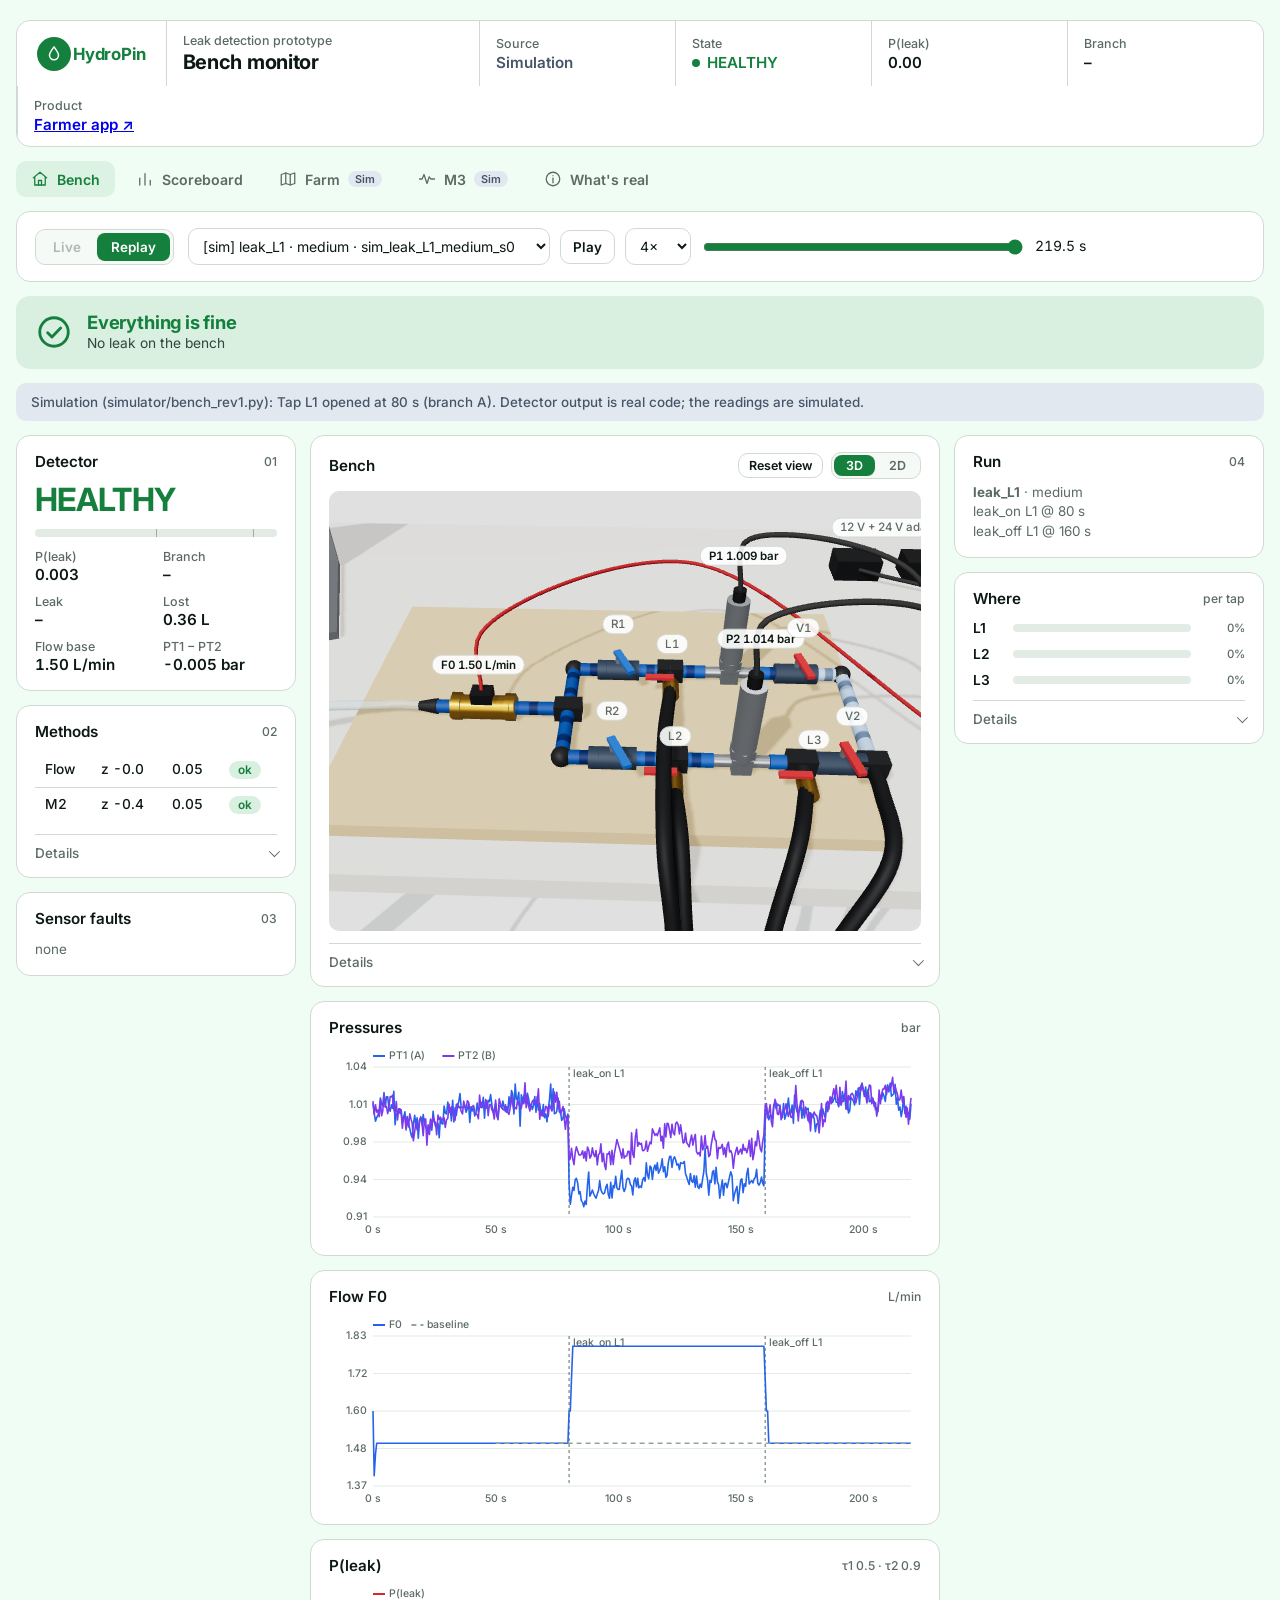
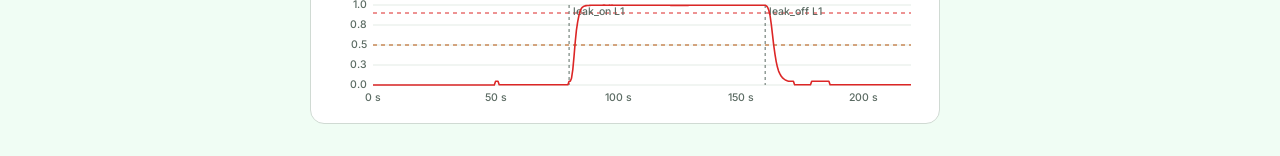
==== commit e72a4346: "Merge feat/farmer-app: the farmer app (dashboard/app/) and leak episodes in the backend Installable " ====
--- a/dashboard/index.html
+++ b/dashboard/index.html
@@ -19,6 +19,7 @@
     <div><span class="lbl">State</span><span class="cellv dot st-idle" id="h-state">–</span></div>
     <div><span class="lbl">P(leak)</span><span class="cellv" id="h-p">–</span></div>
     <div><span class="lbl">Branch</span><span class="cellv" id="h-branch">–</span></div>
+    <div><span class="lbl">Product</span><a class="cellv" href="app/" target="_blank" rel="noopener">Farmer app ↗</a></div>
   </header>
 
   <nav class="tabs" role="tablist">
